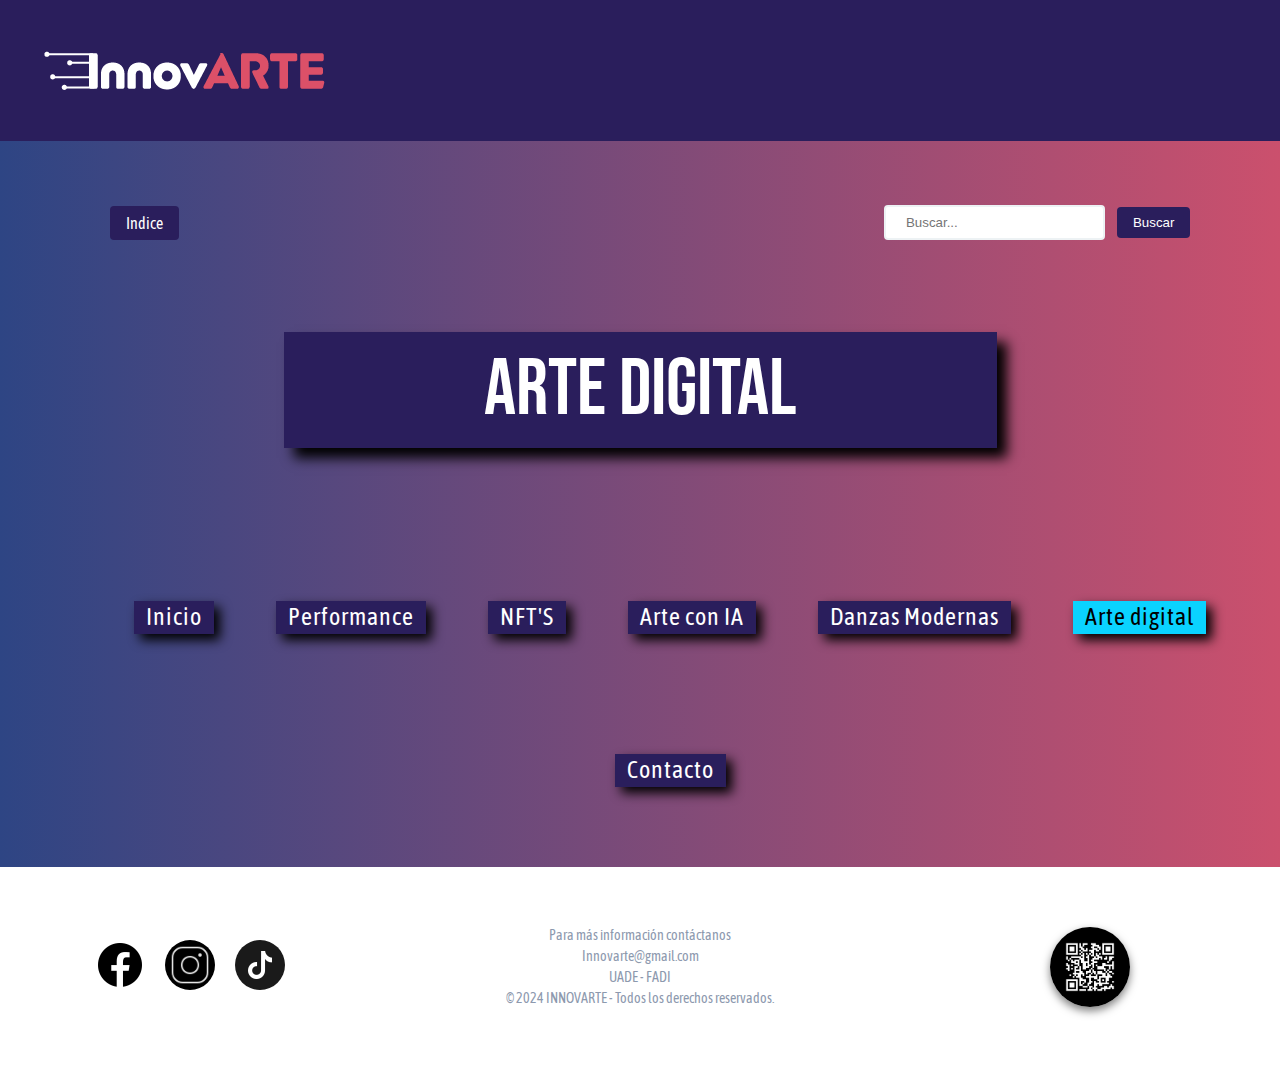
==== artedigital.html @ 03083af0 "Add files via upload" ====
<!DOCTYPE html>
<html lang="es">
<head>
    <meta charset="UTF-8">
    <meta name="viewport" content="width=device-width, initial-scale=1.0">
    <title>INNOVARTE</title>
    <link rel="stylesheet" href="artedigital.css">
    <link href="https://fonts.googleapis.com/css2?family=Asap+Condensed:wght@400;700&family=Bebas+Neue&display=swap" rel="stylesheet"> <!-- Fuentes de Google -->
</head>
<body>
    <header>
        <img src="img/logo.png" alt="">
    </header>

    <section class="secciones" id="degrade">
        <div class="search-container"> <!-- Contenedor para la barra de búsqueda y el índice -->
            <span class="search-text" id="indice">Indice</span> <!-- Texto que despliega el menú -->
            <ul class="menu-desplegable"> <!-- Menú desplegable de secciones -->
                <li><a href="#presentacion">Presentación</a></li>
                <li><a href="#informacion">Museos Internos</a></li>
                <li><a href="#contenido">Museos Externos</a></li>
                <li><a href="#contacto">Información</a></li>
            </ul>
            <form class="search-bar" action="#" method="GET"> <!-- Formulario de búsqueda -->
                <input type="text" placeholder="Buscar..." name="search"> <!-- texto para búsqueda -->
                <button type="submit">Buscar</button> <!-- Botón para enviar búsqueda -->
            </form>
        </div>
        <h1><mark>Arte Digital</mark></h1>
        <nav class="Paginas"> <!-- Navegación principal -->
            <ul>
                <li><a href="index.html">Inicio</a></li>
                <li><a href="performance.html">Performance</a></li>
                <li><a href="nfts.html">NFT'S</a></li>
                <li><a href="arteia.html">Arte con IA</a></li>
                <li><a href="danza.html">Danzas Modernas</a></li>
                <li class="activo"><a href="artedigital.html">Arte digital</a></li>
                <li><a href="contacto.html">Contacto</a></li>
            </ul>
        </nav>
    </section>

    <footer>
        <div class="footer-container">
            <div class="footer-social">
                <a href="https://facebook.com" target="_blank">
                    <img src="img/facebook.png" alt="icono facebook" class="social-icon">
                </a>
                <a href="https://instagram.com" target="_blank">
                    <img src="img/instagram.png" alt="icono instagram" class="social-icon">
                </a>
                <a href="https://tiktok.com" target="_blank">
                    <img src="img/tiktok.png" alt="icono tikTok" class="social-icon">
                </a>
            </div>
            <div class="footer-info">
                <p>Para más información contáctanos</p>
                <div class="contacto" id="contacto">
                    <a href="mailto:innovarte@gmail.com">Innovarte@gmail.com</a>
                    </div>
                <p>UADE - FADI</p>
                <p>&copy; 2024 INNOVARTE - Todos los derechos reservados.</p>
            </div>
            <div class="footer-qr">
                <img src="img/qr.png" alt="codigo qr" class="qr-icon">
            </div>
        </div>
    </footer>

    <script src="script.js"></script>

</body>
</html>
---- artedigital.css ----
* {
    margin: 0;
    padding: 0;
    box-sizing: border-box;
}

body {
    background-color: #ffffff;
    color: #333;
    font-family: 'Asap Condensed', sans-serif;
}

header {
    background-color: #2A1E5C;
    padding: 20px;
    display: flex;
    align-items: center;
}

/* Font family */

h1, h2, h3, h4, h5 {
    font-family: 'Bebas Neue', sans-serif;
    font-weight: 200;
}

/* Titulo inicial */

mark {
    background-color: #2A1E5C;
    padding: 10px 200px;
    color: rgb(255, 255, 255);
    box-shadow: 10px 10px 12px rgb(0, 0, 0);
}

/* Barra de búsqueda */

.search-bar {
    display: inline-block;
}

.search-bar input[type="text"] {
    padding: 8px 20px;
    border: 2px solid #edf2f4;
    border-radius: 4px;
    outline: none;
    color: #2b2d42;
}

.search-bar button {
    background-color: #2A1E5C;
    border: none;
    padding: 8px 16px;
    color: white;
    cursor: pointer;
    margin-left: 10px;
    border-radius: 4px;
}

.search-bar button:hover {
    background-color: #0AD3FF;
    transition: background-color 0.3s ease; /* Transición suave */
    color: #000000;
}

/* Contenedor de la barra de búsqueda y el texto */
.search-container {
    display: flex;
    justify-content: space-between;
    align-items: center;
    padding: 5% 7% 0;
}

.search-text {
    color: #ffffff;
    font-size: 1rem;
    margin-left: 20px;
    border-radius: 4px;
    background: #2A1E5C;  /* Color inicial */
    padding: 8px 16px;
    border: none;
    cursor: pointer;
}

.search-text :hover {
    background-color: #000000;
}

/* Menú desplegable oculto por defecto */
.menu-desplegable {
    display: none;
    position: absolute;
    background-color: #2A1E5C;
    border-radius: 10px;
    padding: 10px;
    top: 34%; /* Ajusta la posición del menú */
    left: 8%;
    z-index: 1;
    text-align: left;
}

.menu-desplegable li {
    padding: 10px;
    margin: 0;
    background-color: #2A1E5C;
    list-style: none;
}

.menu-desplegable li:hover {
    background-color: #0AD3FF;
}

.menu-desplegable li a {
    color: #ffffff;
    text-decoration: none;
}

.menu-desplegable li:hover a {
    color: #000000;
}

#indice:hover + .menu-desplegable {
    display: block;
}

#indice:hover {
    background-color: #0AD3FF;  /* Mismo azul que el botón de buscar */
    transition: background-color 0.3s ease; /* Transición suave */
    color: #000000;
}

#indice {
    background-color: #2A1E5C;
}

.menu-desplegable:hover {
    display: block;
}

/* Secciones */

nav {
    padding: 0 0 20px 0;
}

nav ul li {
    display: inline-block;
    margin: 60px 0 60px 60px;
    padding: 2px 12px 4px 12px;
    background: #2A1E5C;
    transition: transform 0.3s ease, background-color 0.3s ease;
    box-shadow: 6px 6px 12px rgb(0, 0, 0);
    font-weight: 400;
}

nav ul li a {
    color: #ffffff;
    text-decoration: none;
    font-size: 1.5rem;
    transition: color 0.3s ease;
    letter-spacing: 1px;
}

nav ul li.activo {
    background-color: #0AD3FF;
    color: #000000;
    border: none;
}

nav ul li.activo a {
    color: #000000; /* Para cambiar el color del texto */
}

nav ul li:hover {
    transform: scale(1.1);
    background-color: #0AD3FF;
}

nav ul li:hover a {
    color: #000000;
}

.secciones {
    background-color: #ffffff;
    text-align: center;
}

.secciones h1 {
    font-size: 80px;
    padding: 8%;
}

#degrade {
    background-image: linear-gradient(to right, #2e4584 , #cb506d);
}

/* Footer */

footer {
    background-color: #ffffff;
    color: #8d99ae;
    text-align: center;
    height: 200px;
    display: flex;
    justify-content: center;
    align-items: center;
}

.footer-container {
    display: flex;
    justify-content: space-between; /* Alinea los elementos en fila */
    align-items: center;
    width: 100%;
    max-width: 1200px; /* Ancho máximo del contenedor */
}

.footer-social, .footer-qr {
    flex: 1; /* Esto asegura que ambos elementos ocupen el mismo espacio */
    display: flex;
    justify-content: center;
    align-items: center;
}

.footer-social {
    gap: 20px;
}

.social-icon {
    width: 50px;
    height: 50px;
    border-radius: 50%;
}

.footer-info {
    flex: 2; /* El texto ocupará más espacio que los iconos sociales y el QR */
    font-size: 14px;
    line-height: 1.5;
}

.qr-icon {
    width: 80px;
    height: 80px;
    border-radius: 50%;
    box-shadow: 0 4px 8px rgba(0, 0, 0, 0.5);
}

.contacto a {
    text-decoration: none;
    color: #8d99ae;
}

.contacto a:hover {
    color: #0AD3FF;
}

.footer-social a {
    text-decoration: none;
}

.separacion {
    width: 80%;
    margin: auto;
    border-top: 2px solid;
}

/* Ajustes para pantallas de hasta 1024px */
@media (max-width: 1024px) {
    .secciones h1 {
        font-size: 60px;
        padding: 5%;
    }

    .grid {
        grid-template-columns: 1fr; /* Una columna para pantallas más pequeñas */
    }

    .search-bar{
        display: inline-flex;
    }

    .search-bar input[type="text"], .search-bar button {
        width: 100%; /* Ancho completo en pantallas pequeñas */
        margin-top: 10px;
    }

    nav ul li {
        margin: 15px;
        padding: 5px;
    }

    nav ul li a {
        font-size: 1.5rem;
    }

    mark {
        padding: 10px 100px; /* Reducir padding del título en pantallas pequeñas */
    }

    .informacion {
        background-color: #0AD3FF; /* Mantiene el color de fondo celeste */
        width: 100%;
        min-height: 200px; /* Aumenta la altura mínima según el diseño que deseas */
        text-align: center;
        position: relative;
        display: flex; /* Para centrar verticalmente el contenido */
        justify-content: center; /* Centrar horizontalmente */
        align-items: center; /* Centrar verticalmente */
    }

    .informacion-carrusel {
        width: 100%;
        height: 400px;
        position: relative;
    }

    .informacion h2 {
        font-size: 30px;
    }

    .informacion p {
        font-size: 10px;
    }

    .informacion-nav button {
        padding: 1px;
        margin: -10px;
        font-size: 30px;
    }

    .circulo {
        width: 10px;
        height: 10px;
        border-radius: 50%;
        background-color: #fff;
        margin: 0 5px;
        border: 1px solid #2A1E5C;
        cursor: pointer;
    }

    .informacion-nav .prev {
        position: absolute;
        left: 20px;
        top: 50%;
        transform: translateY(-50%);
    }
    
    .informacion-nav .next {
        position: absolute;
        right: 20px;
        top: 50%;
        transform: translateY(-50%);
    }

    .contenido {
        background-color: #2b2d42;
        padding: 20px;
    }

    .slide h2, .slide p {
        z-index: 1;
        color: rgb(255, 255, 255);
        text-align: center;
    }
    
    .slide h2 {
        font-size: 3rem;
        margin-bottom: -10px; /* Ajusta o elimina el margen inferior */
    }
    
    .slide p {
        font-size: 1rem;
        padding: 2% 2%;
    }
    
    .resaltado {
        background-color: #2a1e5cc5;
        color: rgb(255, 255, 255);
        text-align: center;
        border-radius: 10px;
        position: absolute;
        top: 50%;
        left: 50%;
        transform: translate(-50%, -50%);
        padding: 10px;
    }

    .grilla {
        display: grid;
        grid-template-columns: repeat(2, 1fr);
        gap: 10px;
        max-width: 1200px;
        margin: auto;
    }

    .caja {
        background-color: #0AD3FF;
        padding: 20px;
        border-radius: 8px;
        text-align: center;
        background-size: cover;
        min-height: 300px;
        max-height: 600px;
        line-height: 250%;
    }

    .caja h3 {
        font-size: 3rem;
        color: white;
        margin-bottom: -2%;
    }
    
    .caja p {
        font-size: 1rem;
        color: white;
    }
}

/* Ajustes para pantallas de hasta 768px */
@media (max-width: 768px) {
    .secciones h1 {
        font-size: 50px;
        padding: 4%;
    }

    .grid {
        grid-template-columns: 1fr;
    }

    mark {
        padding: 10px 50px;
    }

    nav ul li {
        margin: 5px;
        padding: 10px;
    }

    nav ul li a {
        font-size: 1rem;
    }

    .informacion {
        background-color: #0AD3FF; /* Mantiene el color de fondo celeste */
        width: 100%;
        min-height: 200px; /* Aumenta la altura mínima según el diseño que deseas */
        text-align: center;
        position: relative;
        display: flex; /* Para centrar verticalmente el contenido */
        justify-content: center; /* Centrar horizontalmente */
        align-items: center; /* Centrar verticalmente */
    }

    .informacion-carrusel {
        width: 100%;
        height: 300px;
        position: relative;
    }

    .informacion h2 {
        font-size: 30px;
    }

    .informacion p {
        font-size: 10px;
    }

    .informacion-nav button {
        padding: 1px;
        margin: -10px;
        font-size: 30px;
    }

    .circulo {
        width: 10px;
        height: 10px;
        border-radius: 50%;
        background-color: #fff;
        margin: 0 5px;
        border: 1px solid #2A1E5C;
        cursor: pointer;
    }

    .informacion-nav .prev {
        position: absolute;
        left: 20px;
        top: 50%;
        transform: translateY(-50%);
    }
    
    .informacion-nav .next {
        position: absolute;
        right: 20px;
        top: 50%;
        transform: translateY(-50%);
    }

    .contenido {
        background-color: #2b2d42;
        padding: 20px;
    }

    .slide h2, .slide p {
        z-index: 1;
        color: rgb(255, 255, 255);
        text-align: center;
    }
    
    .slide h2 {
        font-size: 2rem;
        margin-bottom: -10px; /* Ajusta o elimina el margen inferior */
    }
    
    .slide p {
        font-size: 0.7rem;
        padding: 2% 2%;
    }
    
    .resaltado {
        background-color: #2a1e5cc5;
        color: rgb(255, 255, 255);
        text-align: center;
        border-radius: 10px;
        position: absolute;
        top: 50%;
        left: 50%;
        transform: translate(-50%, -50%);
        padding: 10px;
    }

    .grilla {
        display: grid;
        grid-template-columns: repeat(2, 1fr);
        gap: 10px;
        max-width: 1200px;
        margin: auto;
    }

    .caja {
        background-color: #0AD3FF;
        padding: 20px;
        border-radius: 8px;
        text-align: center;
        background-size: cover;
        min-height: 200px;
        max-height: 600px;
        line-height: 80%;
    }

    .texto-cuadrado p {
        color: white;
        text-align: center;
        padding: 2% 7%;
        font-size: 0.7rem;
        letter-spacing: 0px;
        margin: auto;
    }
    
    .texto-cuadrado h4 {
        color: white;
        font-size: 1rem;
        font-weight: 100;
        margin-top: 20px;
    }
    
    .texto-cuadrado h3 {
        color: white;
        font-size: 2rem;
        margin-top: 5px;
    }

    .email {
        background-color: white;
        height: 100px;
        display: flex;
        justify-content: space-between;  /* Alinea el formulario a la derecha */
        align-items: center; /* Alinea el formulario verticalmente al centro */
        padding-right: 5%;
        padding-left: 5%;
    
    }
    
    .email .search-bar input[type="text"] {
        width: 200px;
    }

    .email h2 {
        font-size: 1.5rem;
    }

    .email button {
        padding: 2px 6px;
        font-size: 16px;
    }

    .footer-social {
        gap: 10px;
    }
    
    .social-icon {
        width: 40px;
        height: 40px;
        border-radius: 50%;
    }
    
    .footer-info {
        flex: 2; /* El texto ocupará más espacio que los iconos sociales y el QR */
        font-size: 12px;
        line-height: 1.5;
    }
    
    .qr-icon {
        width: 80px;
        height: 80px;
        border-radius: 50%;
        box-shadow: 0 4px 8px rgba(0, 0, 0, 0.5);
    }
}

@media (max-width: 430px) {
    .secciones h1 {
        font-size: 40px;
        padding: 5%;
    }

    .search-bar{
        margin: 0 20px;
        display: flex;
    }

    img {
        max-width: 100%;
    }

    .search-container {
        padding: 5% 2%;
    }

    nav ul li {
        margin: 5px;
        padding: 10px;
    }

    nav ul li a {
        font-size: 1rem;
    }

    mark {
        padding: 10px 10px;
    }

    .informacion {
        background-color: #0AD3FF; /* Mantiene el color de fondo celeste */
        width: 100%;
        min-height: 200px; /* Aumenta la altura mínima según el diseño que deseas */
        text-align: center;
        position: relative;
        display: flex; /* Para centrar verticalmente el contenido */
        justify-content: center; /* Centrar horizontalmente */
        align-items: center; /* Centrar verticalmente */
    }

    .informacion-carrusel {
        width: 100%;
        height: 200px;
        position: relative;
    }

    .informacion h2 {
        font-size: 30px;
    }

    .informacion p {
        font-size: 10px;
    }

    .informacion-nav button {
        padding: 1px;
        margin: -10px;
        font-size: 30px;
    }

    .circulo {
        width: 5px;
        height: 5px;
        border-radius: 50%;
        background-color: #fff;
        margin: 0 3px;
        border: 1px solid #2A1E5C;
        cursor: pointer;
    }

    .informacion-nav .prev {
        position: absolute;
        left: 20px;
        top: 50%;
        transform: translateY(-50%);
    }
    
    .informacion-nav .next {
        position: absolute;
        right: 20px;
        top: 50%;
        transform: translateY(-50%);
    }

    .contenido {
        background-color: #2b2d42;
        padding: 20px;
    }

    .slide h2, .slide p {
        z-index: 1;
        color: rgb(255, 255, 255);
        text-align: center;
    }
    
    .slide h2 {
        font-size: 2rem;
        margin-bottom: -10px; /* Ajusta o elimina el margen inferior */
    }
    
    .slide p {
        font-size: 0.7rem;
        padding: 2% 2%;
    }
    
    .resaltado {
        background-color: #2a1e5cc5;
        color: rgb(255, 255, 255);
        text-align: center;
        border-radius: 10px;
        position: absolute;
        top: 50%;
        left: 50%;
        transform: translate(-50%, -50%);
        padding: 10px;
    }

    .grilla {
        display: grid;
        grid-template-columns: repeat(2, 1fr);
        gap: 10px;
        max-width: 1200px;
        margin: auto;
    }

    .caja {
        background-color: #0AD3FF;
        padding: 20px;
        border-radius: 8px;
        text-align: center;
        background-size: cover;
        min-height: 100px;
        max-height: 600px;
        line-height: 40%;
    }

    .texto-cuadrado p {
        color: white;
        text-align: center;
        padding: 2% 7%;
        font-size: 0.3rem;
        letter-spacing: 0px;
        margin: auto;
    }
    
    .texto-cuadrado h4 {
        color: white;
        font-size: 0.5rem;
        font-weight: 100;
        margin-top: 10px;
    }
    
    .texto-cuadrado h3 {
        color: white;
        font-size: 1rem;
        margin-top: 5px;
    }

    .email {
        background-color: white;
        height: 100px;
        display: flex;
        justify-content: space-between;  /* Alinea el formulario a la derecha */
        align-items: center; /* Alinea el formulario verticalmente al centro */
        padding-right: 2%;
        padding-left: 3%;
    
    }
    
    .email .search-bar input[type="text"] {
        width: 100px;
    }

    .email h2 {
        font-size: 1rem;
    }

    .email button {
        padding: 2px 5px;
        font-size: 12px;
    }

    .footer-social {
        gap: 5px;
    }
    
    .social-icon {
        width: 20px;
        height: 20px;
        border-radius: 50%;
    }
    
    .footer-info {
        flex: 2; /* El texto ocupará más espacio que los iconos sociales y el QR */
        font-size: 8px;
        line-height: 1.5;
    }
    
    .qr-icon {
        width: 60px;
        height: 60px;
        border-radius: 50%;
        box-shadow: 0 4px 8px rgba(0, 0, 0, 0.5);
    }
}

/* Ajustes para pantallas de hasta 375px */
@media (max-width: 375px) {
    .secciones h1 {
        font-size: 40px;
        padding: 5%;
    }

    .search-bar{
        margin: 0 20px;
        display: flex;
    }

    img {
        max-width: 100%;
    }

    .search-container {
        padding: 5% 2%;
    }

    nav ul li {
        margin: 5px;
        padding: 5px;
    }

    nav ul li a {
        font-size: 1rem;
    }

    mark {
        padding: 10px 10px;
    }

    .email {
        background-color: white;
        height: 100px;
        display: flex;
        justify-content: space-between;  /* Alinea el formulario a la derecha */
        align-items: center; /* Alinea el formulario verticalmente al centro */
        padding-right: 2%;
        padding-left: 3%;
    
    }
    
    .email .search-bar input[type="text"] {
        width: 100px;
    }

    .email h2 {
        font-size: 1rem;
    }

    .email button {
        padding: 2px 5px;
        font-size: 12px;
    }

    .footer-social {
        gap: 5px
    }
    
    .social-icon {
        width: 20px;
        height: 20px;
        border-radius: 50%;
    }
    
    .footer-info {
        flex: 2; /* El texto ocupará más espacio que los iconos sociales y el QR */
        font-size: 8px;
        line-height: 1.5;
    }
    
    .qr-icon {
        width: 60px;
        height: 60px;
        border-radius: 50%;
        box-shadow: 0 4px 8px rgba(0, 0, 0, 0.5);
    }

}
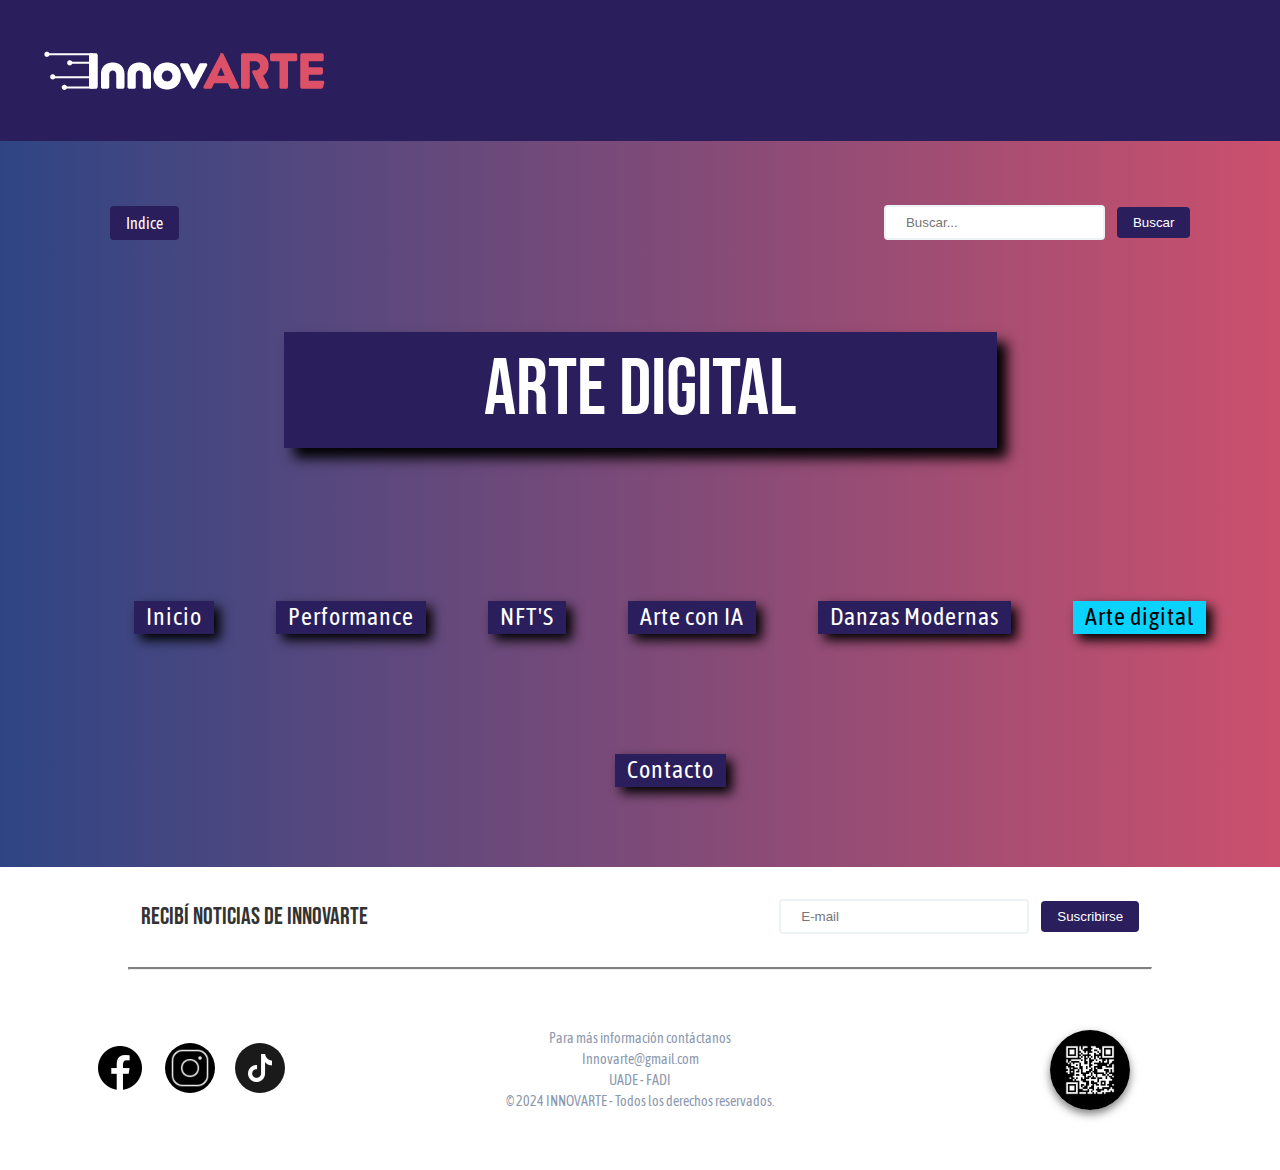
==== commit fdbf0ac3: "Add files via upload" ====
--- a/artedigital.html
+++ b/artedigital.html
@@ -40,6 +40,15 @@
         </nav>
     </section>
 
+    <section class="email">
+        <h2>Recibí noticias de innovarte</h2>
+    <form class="search-bar" action="#" method="GET"> <!-- Formulario de búsqueda -->
+        <input type="text" placeholder="E-mail" name="E-mail"> <!-- texto para búsqueda -->
+        <button type="submit">Suscribirse</button> <!-- Botón para enviar búsqueda -->
+    </form>
+    </section>
+    <hr class="separacion">
+
     <footer>
         <div class="footer-container">
             <div class="footer-social">
--- a/artedigital.css
+++ b/artedigital.css
@@ -194,6 +194,23 @@
     background-image: linear-gradient(to right, #2e4584 , #cb506d);
 }
 
+/* E-mail */
+
+.email {
+    background-color: white;
+    height: 100px;
+    display: flex;
+    justify-content: space-between;  /* Alinea el formulario a la derecha */
+    align-items: center; /* Alinea el formulario verticalmente al centro */
+    padding-right: 11%;
+    padding-left: 11%;
+
+}
+
+.email .search-bar input[type="text"] {
+    width: 250px;
+}
+
 /* Footer */
 
 footer {
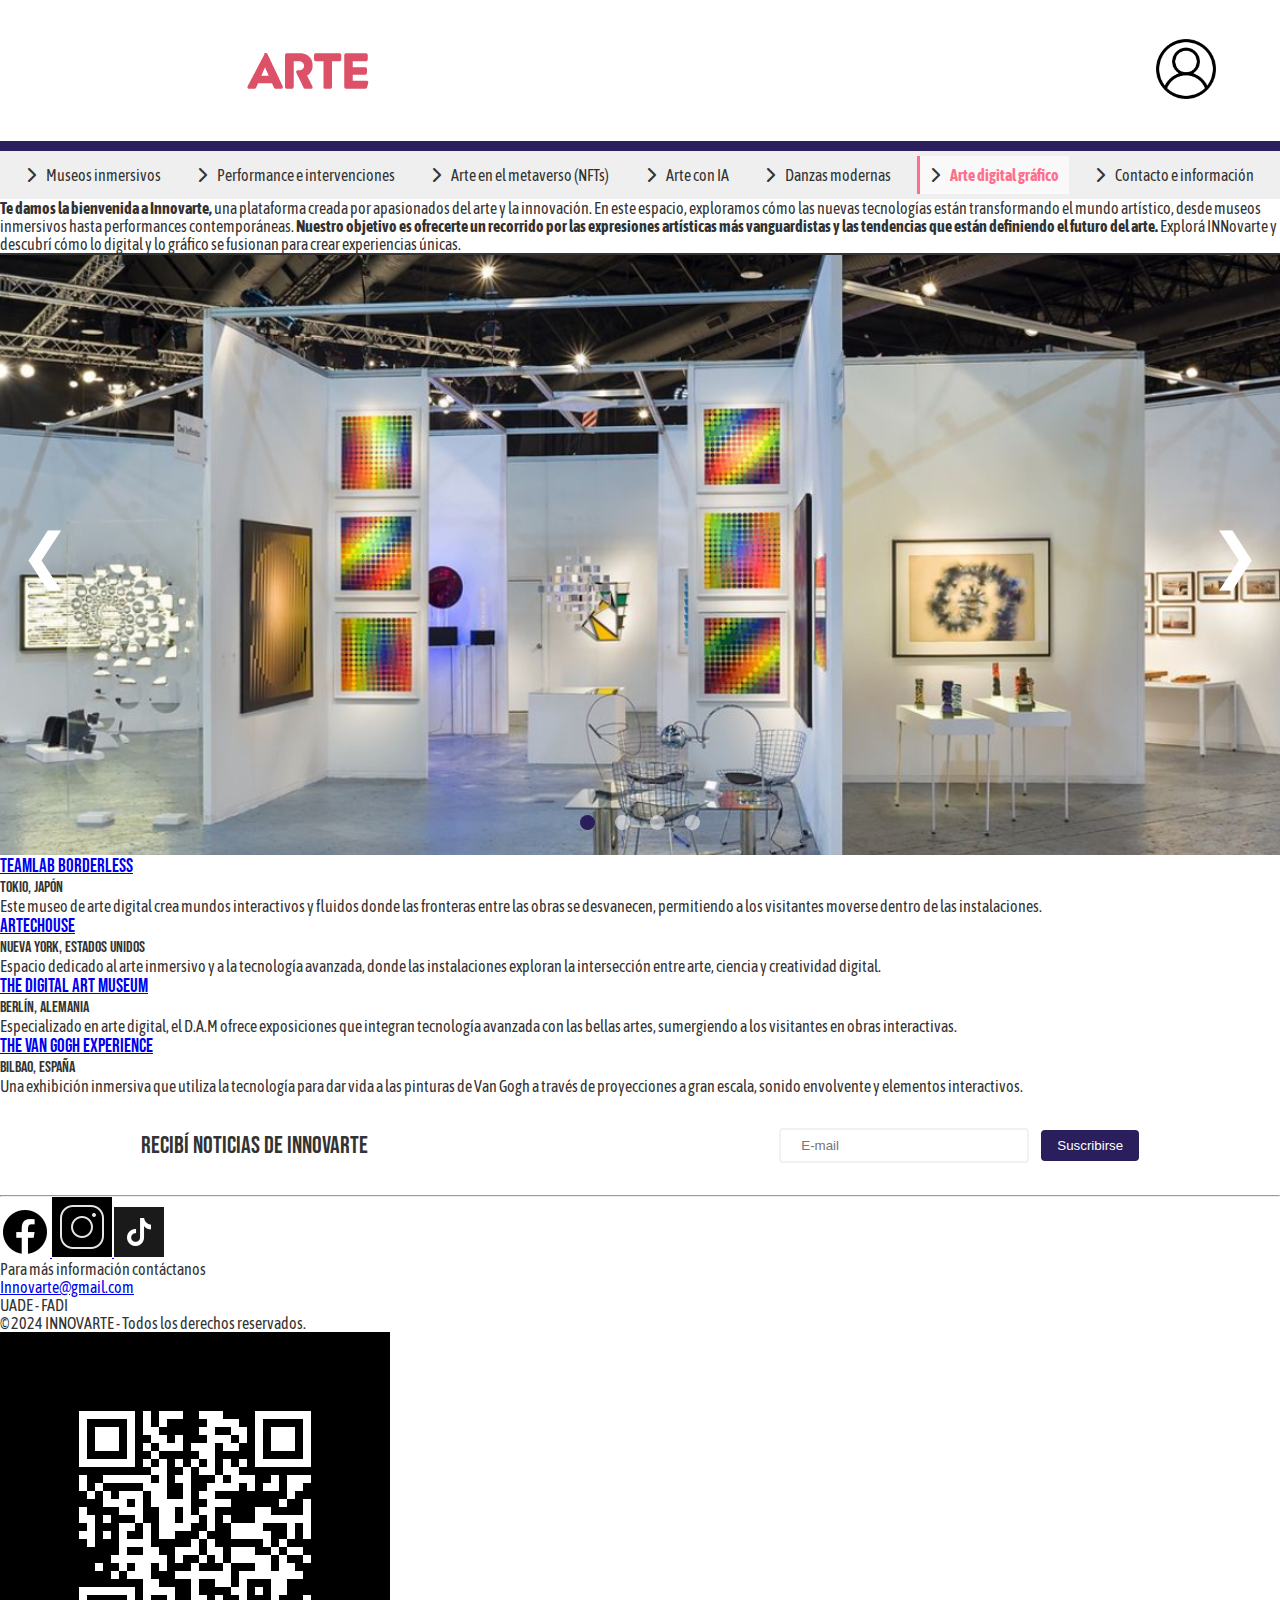
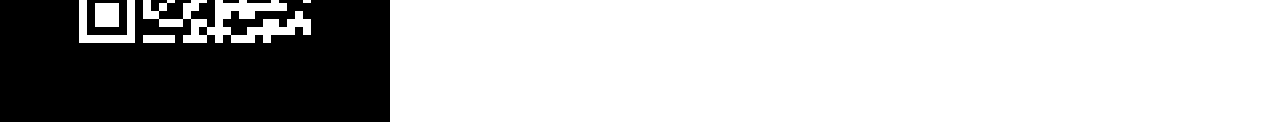
==== commit cc967f09: "Add files via upload" ====
--- a/artedigital.html
+++ b/artedigital.html
@@ -4,40 +4,124 @@
     <meta charset="UTF-8">
     <meta name="viewport" content="width=device-width, initial-scale=1.0">
     <title>INNOVARTE</title>
-    <link rel="stylesheet" href="artedigital.css">
-    <link href="https://fonts.googleapis.com/css2?family=Asap+Condensed:wght@400;700&family=Bebas+Neue&display=swap" rel="stylesheet"> <!-- Fuentes de Google -->
+    <link rel="stylesheet" href="estilos.css">
+    <link href="https://fonts.googleapis.com/css2?family=Asap+Condensed:wght@400;700&family=Bebas+Neue&display=swap" rel="stylesheet">
+    <link rel="stylesheet" href="https://cdnjs.cloudflare.com/ajax/libs/font-awesome/6.0.0-beta3/css/all.min.css">
 </head>
 <body>
     <header>
-        <img src="img/logo.png" alt="">
+        <div class="logo">
+            <img src="img/logo.png" alt="Logo Innovarte">
+        </div>
+        <div class="perfil">
+            <a href="contacto.html">
+                <img src="img/perfil.png" alt="Icono de perfil">
+            </a>
+        </div>
     </header>
 
-    <section class="secciones" id="degrade">
-        <div class="search-container"> <!-- Contenedor para la barra de búsqueda y el índice -->
-            <span class="search-text" id="indice">Indice</span> <!-- Texto que despliega el menú -->
-            <ul class="menu-desplegable"> <!-- Menú desplegable de secciones -->
-                <li><a href="#presentacion">Presentación</a></li>
-                <li><a href="#informacion">Museos Internos</a></li>
-                <li><a href="#contenido">Museos Externos</a></li>
-                <li><a href="#contacto">Información</a></li>
-            </ul>
-            <form class="search-bar" action="#" method="GET"> <!-- Formulario de búsqueda -->
-                <input type="text" placeholder="Buscar..." name="search"> <!-- texto para búsqueda -->
-                <button type="submit">Buscar</button> <!-- Botón para enviar búsqueda -->
-            </form>
+    <nav class="menu-principal">
+        <ul>
+            <li><a href="index.html" class="active"><i class="fas fa-chevron-right"></i> Museos inmersivos</a></li>
+            <li><a href="performance.html"><i class="fas fa-chevron-right"></i> Performance e intervenciones</a></li>
+            <li><a href="nfts.html"><i class="fas fa-chevron-right"></i> Arte en el metaverso (NFTs)</a></li>
+            <li><a href="arteia.html"><i class="fas fa-chevron-right"></i> Arte con IA</a></li>
+            <li><a href="danza.html"><i class="fas fa-chevron-right"></i> Danzas modernas</a></li>
+            <li><a href="artedigital.html"><i class="fas fa-chevron-right"></i> Arte digital gráfico</a></li>
+            <li><a href="contacto.html"><i class="fas fa-chevron-right"></i> Contacto e información</a></li>                 
+        </ul>
+    </nav>
+
+
+    <section class="presentacion" id="presentacion">
+        <p><b>Te damos la bienvenida a Innovarte,</b> una plataforma creada por apasionados del arte y la innovación. En este espacio, exploramos cómo las nuevas tecnologías están transformando el mundo artístico, desde museos inmersivos hasta performances contemporáneas.
+            <b>Nuestro objetivo es ofrecerte un recorrido por las expresiones artísticas más vanguardistas y las tendencias que están definiendo el futuro del arte.</b> Explorá INNovarte y descubrí cómo lo digital y lo gráfico se fusionan para crear experiencias únicas.</p>
+    </section>
+
+    <section class="informacion" id="informacion"> <!-- Sección del carrusel -->
+        <div class="informacion-carrusel">
+            <div class="slides"> <!-- Contenedor de las Pantallas -->
+                <div class="slide" id="slide1">
+                    <div class="resaltado">
+                    <h2>MAMBA</h2>
+                    <p>El MAMBA (Museo de Arte Moderno de Buenos Aires) se dedica a la exhibición de arte contemporáneo y moderno, ofreciendo experiencias inmersivas a través de exposiciones interactivas y audiovisuales.</p>
+                    </div>
+                </div>
+                <div class="slide" id="slide2">
+                    <div class="resaltado">
+                    <h2>Planetario Galileo Galilei</h2>
+                    <p>Un ícono de la ciudad, el Planetario ofrece experiencias inmersivas de proyección 360°, enfocadas en astronomía y el universo, con simulaciones que transportan a otros mundos.                    </p>
+                    </div>
+                </div>
+                <div class="slide" id="slide3">
+                    <div class="resaltado">
+                    <h2>Prohibido No Tocar</h2>
+                    <p> Museo interactivo que invita a los visitantes a experimentar y jugar con las ciencias a través de exhibiciones prácticas, perfectas para todas las edades.                    </p>
+                    </div>
+                </div>
+                <div class="slide" id="slide4">
+                    <div class="resaltado">
+                    <h2>Experiencia Arenas</h2>
+                    <p>Experiencia inmersiva en arte digital que fusiona música, luces y proyecciones para crear una atmósfera única.                    </p>
+                    </div>
+                </div>
+            </div>
+    
+            <div class="informacion-nav"> <!-- Navegación del carrusel -->
+                <button class="boton-carrusel prev" onclick="prevSlide()">❮</button> <!-- Botón anterior -->
+                <button class="boton-carrusel next" onclick="nextSlide()">❯</button> <!-- Botón siguiente -->
+            </div>
+
+            <div class="indicadores"> <!-- Indicadores del carrusel -->
+                <div class="circulo" onclick="showSlide(1)"></div>
+                <div class="circulo" onclick="showSlide(2)"></div>
+                <div class="circulo" onclick="showSlide(3)"></div>
+                <div class="circulo" onclick="showSlide(4)"></div>
+            </div>
         </div>
-        <h1><mark>Arte Digital</mark></h1>
-        <nav class="Paginas"> <!-- Navegación principal -->
-            <ul>
-                <li><a href="index.html">Inicio</a></li>
-                <li><a href="performance.html">Performance</a></li>
-                <li><a href="nfts.html">NFT'S</a></li>
-                <li><a href="arteia.html">Arte con IA</a></li>
-                <li><a href="danza.html">Danzas Modernas</a></li>
-                <li class="activo"><a href="artedigital.html">Arte digital</a></li>
-                <li><a href="contacto.html">Contacto</a></li>
-            </ul>
-        </nav>
+    </section>
+
+    <section class="contenido" id="contenido"> <!-- Sección de contenido adicional -->
+        <div class="grilla"> <!-- Contenedor para las cajas -->
+            <div class="caja" id="caja1">
+                <div class="cuadrado"> <!-- Cuadrado que se mostrará al hacer hover -->
+                    <div class="texto-cuadrado">
+                        <h3><a href="https://www.teamlab.art/e/tokyo/" target="_blank">TeamLab Borderless</a></h3>
+                        <h4>Tokio, Japón</h4>
+                        <p>Este museo de arte digital crea mundos interactivos y fluidos donde las fronteras entre las obras se desvanecen, permitiendo a los visitantes moverse dentro de las instalaciones.</p>
+                    </div>
+                </div>
+            </div>
+            <div class="caja" id="caja2">
+                <div class="cuadrado"> <!-- Cuadrado que se mostrará al hacer hover -->
+                    <div class="texto-cuadrado">
+                        <h3><a href="https://www.artechouse.com/"> ArtecHouse</a></h3>
+                        <h4>Nueva York, Estados Unidos</h4>
+                        <p>Espacio dedicado al arte inmersivo y a la tecnología avanzada, donde las instalaciones exploran la intersección entre arte, ciencia y creatividad digital.
+                        </p>
+                    </div>
+                </div>
+            </div>
+            <div class="caja" id="caja3">
+                <div class="cuadrado"> <!-- Cuadrado que se mostrará al hacer hover -->
+                    <div class="texto-cuadrado">
+                        <h3><a href="https://dam.org/"> The Digital Art Museum</a></h3>
+                        <h4>Berlín, Alemania</h4>
+                        <p>Especializado en arte digital, el D.A.M ofrece exposiciones que integran tecnología avanzada con las bellas artes, sumergiendo a los visitantes en obras interactivas.
+                        </p>
+                    </div>
+                </div>
+            </div>
+            <div class="caja" id="caja4">
+                <div class="cuadrado"> <!-- Cuadrado que se mostrará al hacer hover -->
+                    <div class="texto-cuadrado">
+                        <h3><a href="https://vangoghexpo.com/"> The Van Gogh Experience</a></h3>
+                        <h4>Bilbao, España</h4>
+                        <p>Una exhibición inmersiva que utiliza la tecnología para dar vida a las pinturas de Van Gogh a través de proyecciones a gran escala, sonido envolvente y elementos interactivos.</p>
+                    </div>
+                </div>
+            </div>
+        </div>
     </section>
 
     <section class="email">
@@ -79,4 +163,4 @@
     <script src="script.js"></script>
 
 </body>
-</html>+</html>
--- a/estilos.css
+++ b/estilos.css
@@ -0,0 +1,560 @@
+* {
+    margin: 0;
+    padding: 0;
+    box-sizing: border-box;
+}
+
+body {
+    background-color: #ffffff;
+    color: #333;
+    font-family: 'Asap Condensed', sans-serif;
+}
+
+/* Estilos del header */
+header {
+    display: flex;
+    justify-content: space-between;
+    align-items: center;
+    background-color: #ffffff;
+    padding: 20px 5%;
+    border-bottom: 10px solid #2A1E5C;
+}
+
+header .logo {
+    display: flex;
+    align-items: center;
+}
+
+header .logo h1 {
+    font-family: 'Bebas Neue', sans-serif;
+    font-size: 36px;
+    color: #FF6F8D;
+}
+
+header .perfil img {
+    width: 60px;
+    height: 60px;
+}
+
+/* Font family */
+
+h1, h2, h3, h4, h5 {
+    font-family: 'Bebas Neue', sans-serif;
+    font-weight: 200;
+}
+
+/* Titulo inicial */
+
+mark {
+    background-color: #2A1E5C;
+    padding: 10px 200px;
+    color: rgb(255, 255, 255);
+    box-shadow: 10px 10px 12px rgb(0, 0, 0);
+}
+
+/* Barra de búsqueda */
+
+.search-bar {
+    display: inline-block;
+}
+
+.search-bar input[type="text"] {
+    padding: 8px 20px;
+    border: 2px solid #edf2f4;
+    border-radius: 4px;
+    outline: none;
+    color: #2b2d42;
+}
+
+.search-bar button {
+    background-color: #2A1E5C;
+    border: none;
+    padding: 8px 16px;
+    color: white;
+    cursor: pointer;
+    margin-left: 10px;
+    border-radius: 4px;
+}
+
+.search-bar button:hover {
+    background-color: #0AD3FF;
+    transition: background-color 0.3s ease; /* Transición suave */
+    color: #000000;
+}
+
+/* Contenedor de la barra de búsqueda y el texto */
+.search-container {
+    display: flex;
+    justify-content: space-between;
+    align-items: center;
+    padding: 5% 7% 0;
+}
+
+.search-text {
+    color: #ffffff;
+    font-size: 1rem;
+    margin-left: 20px;
+    border-radius: 4px;
+    background: #2A1E5C;  /* Color inicial */
+    padding: 8px 16px;
+    border: none;
+    cursor: pointer;
+}
+
+.search-text :hover {
+    background-color: #000000;
+}
+
+/* Estilos del menú principal */
+nav.menu-principal {
+    background-color: #efefef;
+    padding: 15px 0;
+}
+
+nav.menu-principal ul {
+    list-style: none;
+    display: flex;
+    justify-content: space-evenly;
+    padding: 0;
+}
+
+nav.menu-principal ul li {
+    font-size: 16px;
+}
+
+nav.menu-principal ul li a {
+    text-decoration: none;
+    color: #333;
+    padding: 10px;
+    transition: color 0.3s ease, background-color 0.3s ease;
+}
+
+nav.menu-principal ul li a i {
+    margin-right: 8px; /* Espacio entre la flecha y el texto */
+    color: #333;
+    transition: color 0.3s ease;
+}
+
+nav.menu-principal ul li a:hover i {
+    color: #FF6F8D;
+}
+
+nav.menu-principal ul li:hover a {
+    color: #FF6F8D;
+}
+
+nav.menu-principal ul li a:hover {
+    border-bottom: 2px solid #FF6F8D;
+}
+
+nav.menu-principal ul li a.active {
+    color: #FF6F8D; /* Cambia el color del enlace cuando esté activo */
+    font-weight: bold; /* También puedes agregar otros estilos, como negrita */
+    border-left: 3px solid #FF6F8D; /* Añadir una línea al lado izquierdo */
+    background-color: #f9f9f9; /* (Opcional) Agregar un fondo para resaltar la opción activa */
+}
+
+/* Informacion */
+
+.informacion {
+    background-color: #2A1E5C; /* Mantiene el color de fondo celeste */
+    width: 100%;
+    min-height: 600px; /* Aumenta la altura mínima según el diseño que deseas */
+    text-align: center;
+    position: relative;
+    display: flex; /* Para centrar verticalmente el contenido */
+    justify-content: center; /* Centrar horizontalmente */
+    align-items: center; /* Centrar verticalmente */
+    border-top-style: solid;
+    border-width: 2px;
+}
+
+.informacion h2 {
+    font-size: 36px;
+    color: #ffffff;
+    text-align: center; /* Centrar el título */
+}
+
+.informacion p {
+    font-size: 18px;
+    color: #ffffff;
+}
+
+.informacion-carrusel {
+    width: 100%;
+    height: 600px;
+    position: relative;
+}
+
+.slides {
+    height: 100%;
+    display: flex;
+    overflow: hidden;
+}
+
+.informacion-slides {
+    position: relative;
+    width: 100%;
+}
+
+.slides {
+    display: flex;
+    overflow: hidden;
+    justify-content: center;
+}
+
+.slide {
+    height: 100%;
+    width: 100%;
+    background-size: cover; /* Hace que la imagen cubra todo el área */
+    background-position: center;
+    display: none;
+    justify-content: center;
+    align-items: center;
+    background-repeat: no-repeat;
+}
+
+.slide.active {
+    display: flex; /* Esto muestra la slide activa */
+}
+
+.slide h2, .slide p {
+    z-index: 1;
+    color: rgb(255, 255, 255);
+    text-align: center;
+}
+
+.slide h2 {
+    font-size: 5rem;
+    margin-bottom: -30px; /* Ajusta o elimina el margen inferior */
+}
+
+.slide p {
+    font-size: 1.5rem;
+    padding: 2% 2%;
+}
+
+.resaltado {
+    background-color: #2a1e5cc5;
+    color: rgb(255, 255, 255);
+    text-align: center;
+    border-radius: 10px;
+    position: absolute;
+    top: 50%;
+    left: 50%;
+    transform: translate(-50%, -50%);
+    padding: 10px;
+    visibility: hidden; /* Inicialmente oculto */
+    opacity: 0; /* Invisible */
+    transition: visibility 0s, opacity 0.5s ease-in-out; /* Transición suave */
+}
+
+.slide:hover .resaltado {
+    visibility: visible; /* Se vuelve visible al pasar el mouse */
+    opacity: 1; /* Hace que el texto sea visible */
+}
+
+.informacion-nav {
+    display: flex;
+    justify-content: space-between;
+    align-items: center;
+    position: absolute;
+    top: 50%;
+    width: 100%;
+    transform: translateY(-50%);
+}
+
+
+/* Indicadores del carrusel */
+.boton-carrusel {
+    background-color: transparent;
+    border: none;
+    color: #fff;
+    font-size: 60px;
+    cursor: pointer;
+    padding: 0;
+}
+
+.boton-carrusel:hover {
+    color: #2A1E5C;
+}
+
+.indicadores {
+    position: absolute;
+    bottom: 20px; /* Posiciona los círculos dentro de la imagen */
+    left: 50%;
+    transform: translateX(-50%);
+    display: flex;
+    justify-content: center;
+    gap: 10px;
+}
+
+.cartel {
+    position: absolute;
+    top: 20px; /* Ajusta la distancia desde la parte superior */
+    left: -20px; /* Hace que "salga" del margen izquierdo de la pantalla */
+    background-color: #E91E63; /* Color de fondo del cartel */
+    color: #ffffff; /* Color del texto */
+    font-size: 1rem; /* Tamaño del texto */
+    padding: 5px 30px; /* Espaciado interno */
+    border-top-left-radius: 0px; /* Esquina superior izquierda cuadrada */
+    border-bottom-left-radius: 0px; /* Esquina inferior izquierda cuadrada */
+    border-top-right-radius: 20px; /* Esquina superior derecha redondeada */
+    border-bottom-right-radius: 20px; /* Esquina inferior derecha redondeada */
+    box-shadow: 0px 4px 6px rgba(0, 0, 0, 0.2); /* Sombra para darle profundidad */
+    z-index: 10; /* Asegura que el cartel quede sobre otros elementos */
+}
+
+.circulo {
+    width: 15px;
+    height: 15px;
+    margin: 5px;
+    background-color: #ffffff;
+    border-radius: 50%;
+    display: inline-block;
+    cursor: pointer;
+    opacity: 0.5; /* Círculos inactivos tienen menor opacidad */
+    transition: opacity 0.3s ease;
+}
+
+.circulo.active {
+    opacity: 1; /* Círculo activo más visible */
+    background-color: #2A1E5C; /* Color del círculo activo (puedes cambiarlo) */
+}
+
+.circulo:hover {
+    background-color: #2A1E5C;
+}
+
+/* IMAGENES */
+
+#slide1 {
+    background-image: url('img/museo1.png'); /* Cambia esto a la ruta de tu imagen */
+}
+
+#slide1::after {
+    content: '';
+    position: absolute;
+    top: 0;
+    left: 0;
+    right: 0;
+    bottom: 0;
+    cursor: pointer;
+  }
+
+  #slide1::after:hover {
+    background-color: rgba(255, 0, 0, 0.1);
+  }
+
+#slide2 {
+    background-image: url('img/museo2.jpg'); /* Cambia esto a la ruta de tu imagen */
+}
+
+#slide2::after {
+    content: '';
+    position: absolute;
+    top: 0;
+    left: 0;
+    right: 0;
+    bottom: 0;
+    cursor: pointer;
+  }
+
+#slide3 {
+    background-image: url('img/museo3.jpg'); /* Cambia esto a la ruta de tu imagen */
+}
+
+#slide3::after {
+    content: '';
+    position: absolute;
+    top: 0;
+    left: 0;
+    right: 0;
+    bottom: 0;
+    cursor: pointer;
+  }
+
+#slide4 {
+    background-image: url('img/museo4.webp'); /* Cambia esto a la ruta de tu imagen */
+}
+
+#slide4::after {
+    content: '';
+    position: absolute;
+    top: 0;
+    left: 0;
+    right: 0;
+    bottom: 0;
+    cursor: pointer;
+  }
+
+/* Alinear las flechas a los extremos */
+.informacion-nav .prev {
+    position: absolute;
+    left: 20px;
+    top: 50%;
+    transform: translateY(-50%);
+}
+
+.informacion-nav .next {
+    position: absolute;
+    right: 20px;
+    top: 50%;
+    transform: translateY(-50%);
+}
+
+/* Ultima informacion */
+
+.lo-nuevo-del-arte {
+    background-color: #2A1E5C; /* Fondo oscuro */
+    color: #FFFFFF; /* Texto blanco */
+    padding: 50px 20px; /* Espaciado interno */
+    text-align: center;
+}
+
+.lo-nuevo-del-arte .contenido {
+    max-width: 1200px; /* Ancho máximo del contenido */
+    margin: 0 auto; /* Centrar el contenido horizontalmente */
+}
+
+.lo-nuevo-del-arte h2 {
+    font-size: 2.5rem; /* Tamaño del título */
+    text-align: left; /* Alinear el título a la izquierda */
+}
+
+/* Estilo para las columnas de texto */
+.texto-columnas {
+    display: flex; /* Usar flexbox para dividir en columnas */
+    justify-content: space-between; /* Espaciar columnas uniformemente */
+    gap: 200px; /* Espaciado entre columnas */
+    text-align: left; /* Alinear el texto a la izquierda */
+}
+
+.texto-columnas .columna {
+    flex: 1; /* Cada columna ocupa el mismo espacio */
+}
+
+.texto-columnas p {
+    font-size: 1.2rem; /* Tamaño del texto */
+    line-height: 1.6; /* Altura de línea */
+    margin: 0; /* Elimina márgenes extra */
+}
+
+/* Captura de pantalla 2024-10-27 a la(s) 3.24.43 p. m. 1 */
+
+.galeria {
+    width: 80%; /* Ancho del contenedor */
+    height: 700px; /* Altura del contenedor */
+    background: url(/img/galeria.png); /* Ruta de la imagen */
+    background-repeat: no-repeat; /* Evita que la imagen se repita */
+    background-size: contain; /* Escala la imagen para que quepa en el contenedor */
+    background-position: center; /* Centra la imagen dentro del contenedor */
+    margin: 0 auto; /* Centra el contenedor horizontalmente */
+}
+
+
+/* E-mail */
+
+.email {
+    background-color: white;
+    height: 100px;
+    display: flex;
+    justify-content: space-between;  /* Alinea el formulario a la derecha */
+    align-items: center; /* Alinea el formulario verticalmente al centro */
+    padding-right: 11%;
+    padding-left: 11%;
+
+}
+
+.email .search-bar input[type="text"] {
+    width: 250px;
+}
+
+/* Footer */
+
+.footer {
+    background-color: #000; /* Fondo negro */
+    color: #fff; /* Texto blanco */
+    padding: 20px 50px; /* Espaciado interno */
+    display: flex;
+    justify-content: center; /* Centrar contenido horizontalmente */
+    align-items: center; /* Centrar contenido verticalmente */
+}
+
+.footer-contenido {
+    display: flex;
+    justify-content: space-between; /* Espaciado entre redes sociales y formulario */
+    align-items: center; /* Asegura alineación vertical general */
+    width: 100%;
+    max-width: 1200px; /* Ancho máximo */
+}
+
+/* Redes Sociales */
+.footer-redes {
+    display: flex; /* Flex para los íconos */
+    align-items: center; /* Asegura que los íconos estén alineados verticalmente */
+    gap: 20px; /* Espaciado entre los íconos */
+}
+
+.footer-redes a {
+    display: inline-block;
+    width: 40px; /* Tamaño del icono */
+    height: 40px;
+}
+
+.footer-redes img {
+    width: 100%; /* Iconos escalables */
+    height: auto;
+}
+
+/* Suscripción */
+.footer-suscripcion {
+    height: 100%; /* Asegura que ocupe toda la altura */
+    margin-bottom: 10px;
+}
+
+.suscripcion-texto {
+    font-size: 1rem;
+    margin-left: 20px;
+}
+
+.suscripcion-formulario {
+    display: flex; /* Mantiene el input y el botón en una fila */
+    align-items: center; /* Asegura alineación vertical entre input y botón */
+    margin-top: auto; /* Alinea el formulario verticalmente */
+}
+
+.suscripcion-formulario input {
+    padding: 5px 20px; /* Elimina el relleno adicional que empuja el texto */
+    font-size: 1rem;
+    border: 1px solid #ccc;
+    border-radius: 30px; /* Bordes redondeados */
+    outline: none;
+    flex: 1; /* El input ocupa todo el espacio disponible */
+    text-align: left; /* Asegura que todo el texto esté alineado a la izquierda */
+}
+
+/* Ajusta el estilo del placeholder */
+.suscripcion-formulario input::placeholder {
+    padding-left: 0; /* Elimina cualquier relleno en el placeholder */
+    text-align: left; /* Asegura que el texto esté pegado al borde izquierdo */
+    color: #ccc; /* Opcional: color del placeholder */
+
+}
+
+.suscripcion-formulario button {
+    padding: 6px 20px;
+    font-size: 1rem;
+    background-color: #2A1E5C; /* Botón en color púrpura */
+    color: #fff;
+    border: none;
+    border-radius: 30px; /* Redondeado */
+    cursor: pointer;
+    transition: background-color 0.3s;
+    margin-left: 10px;
+}
+
+.suscripcion-formulario button:hover {
+    background-color: #4caef0; /* Cambio de color en hover */
+}
+/* Media Queries para hacer la página responsive */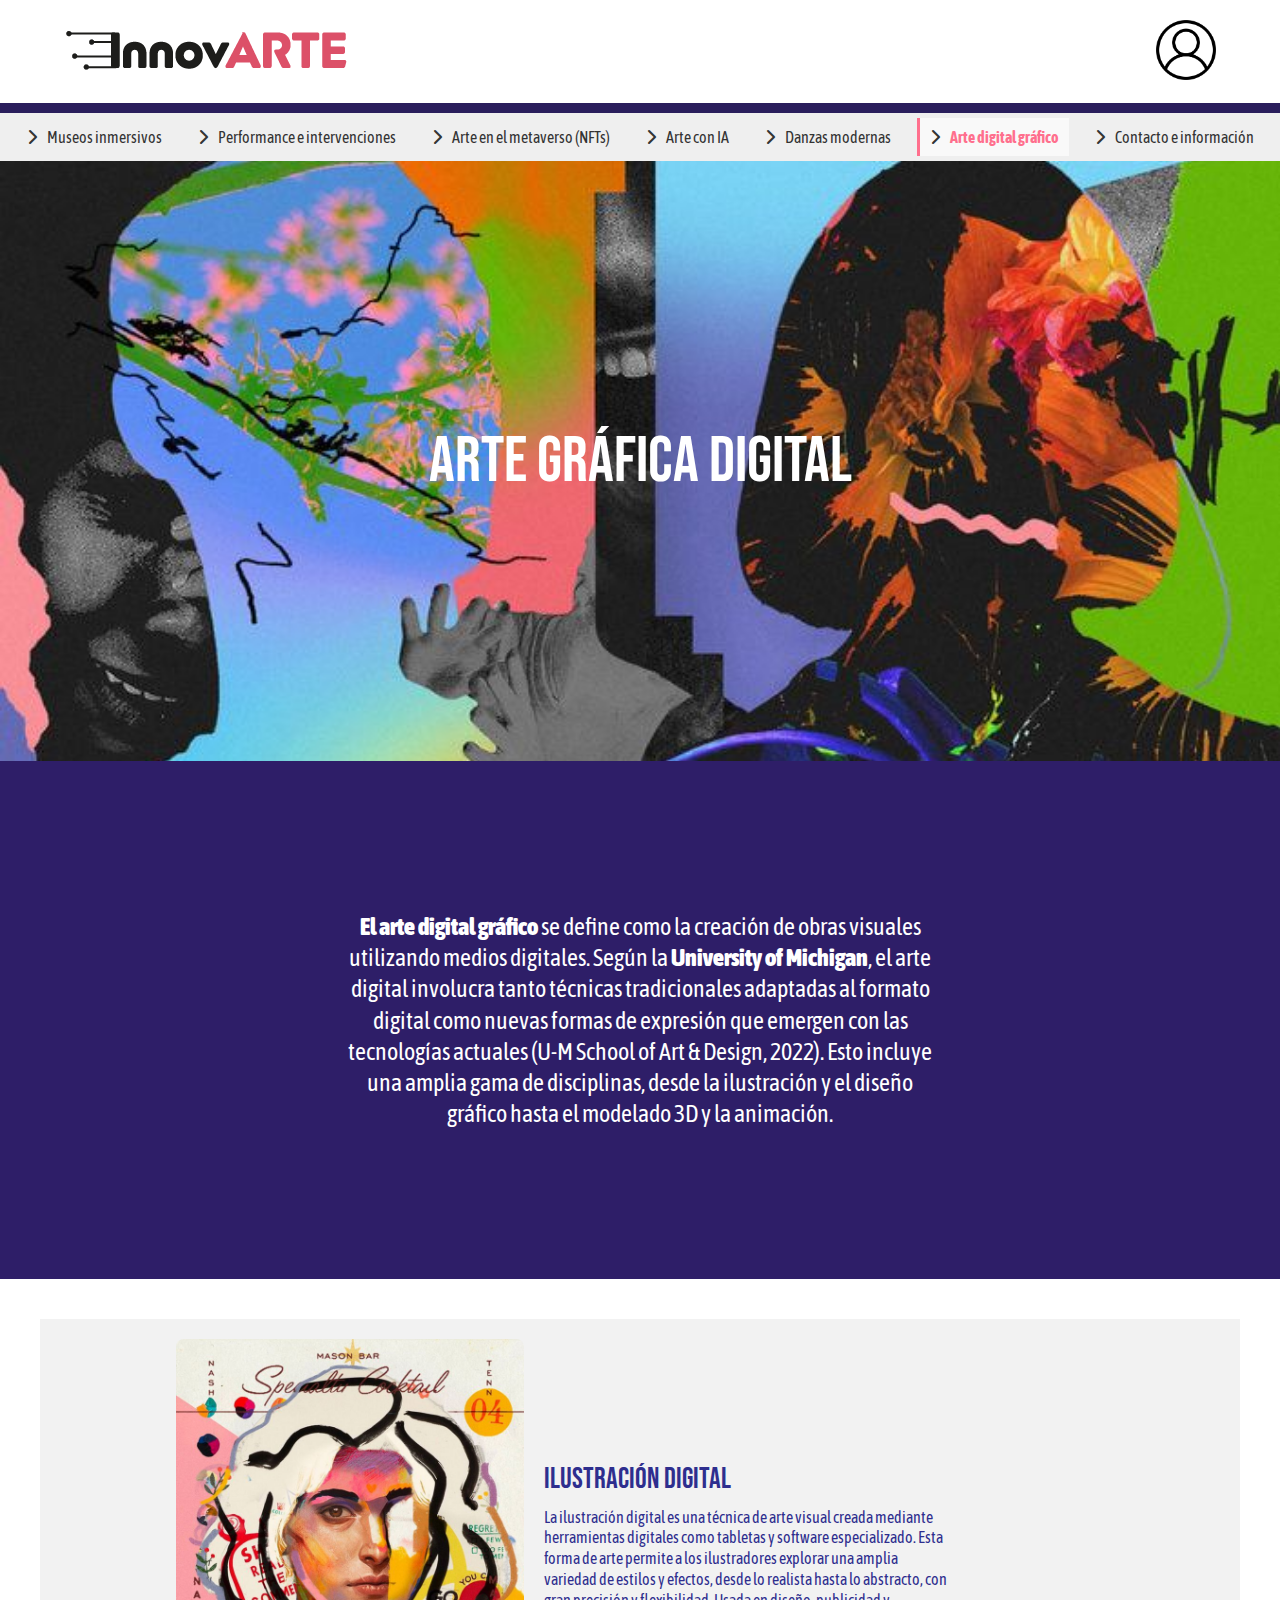
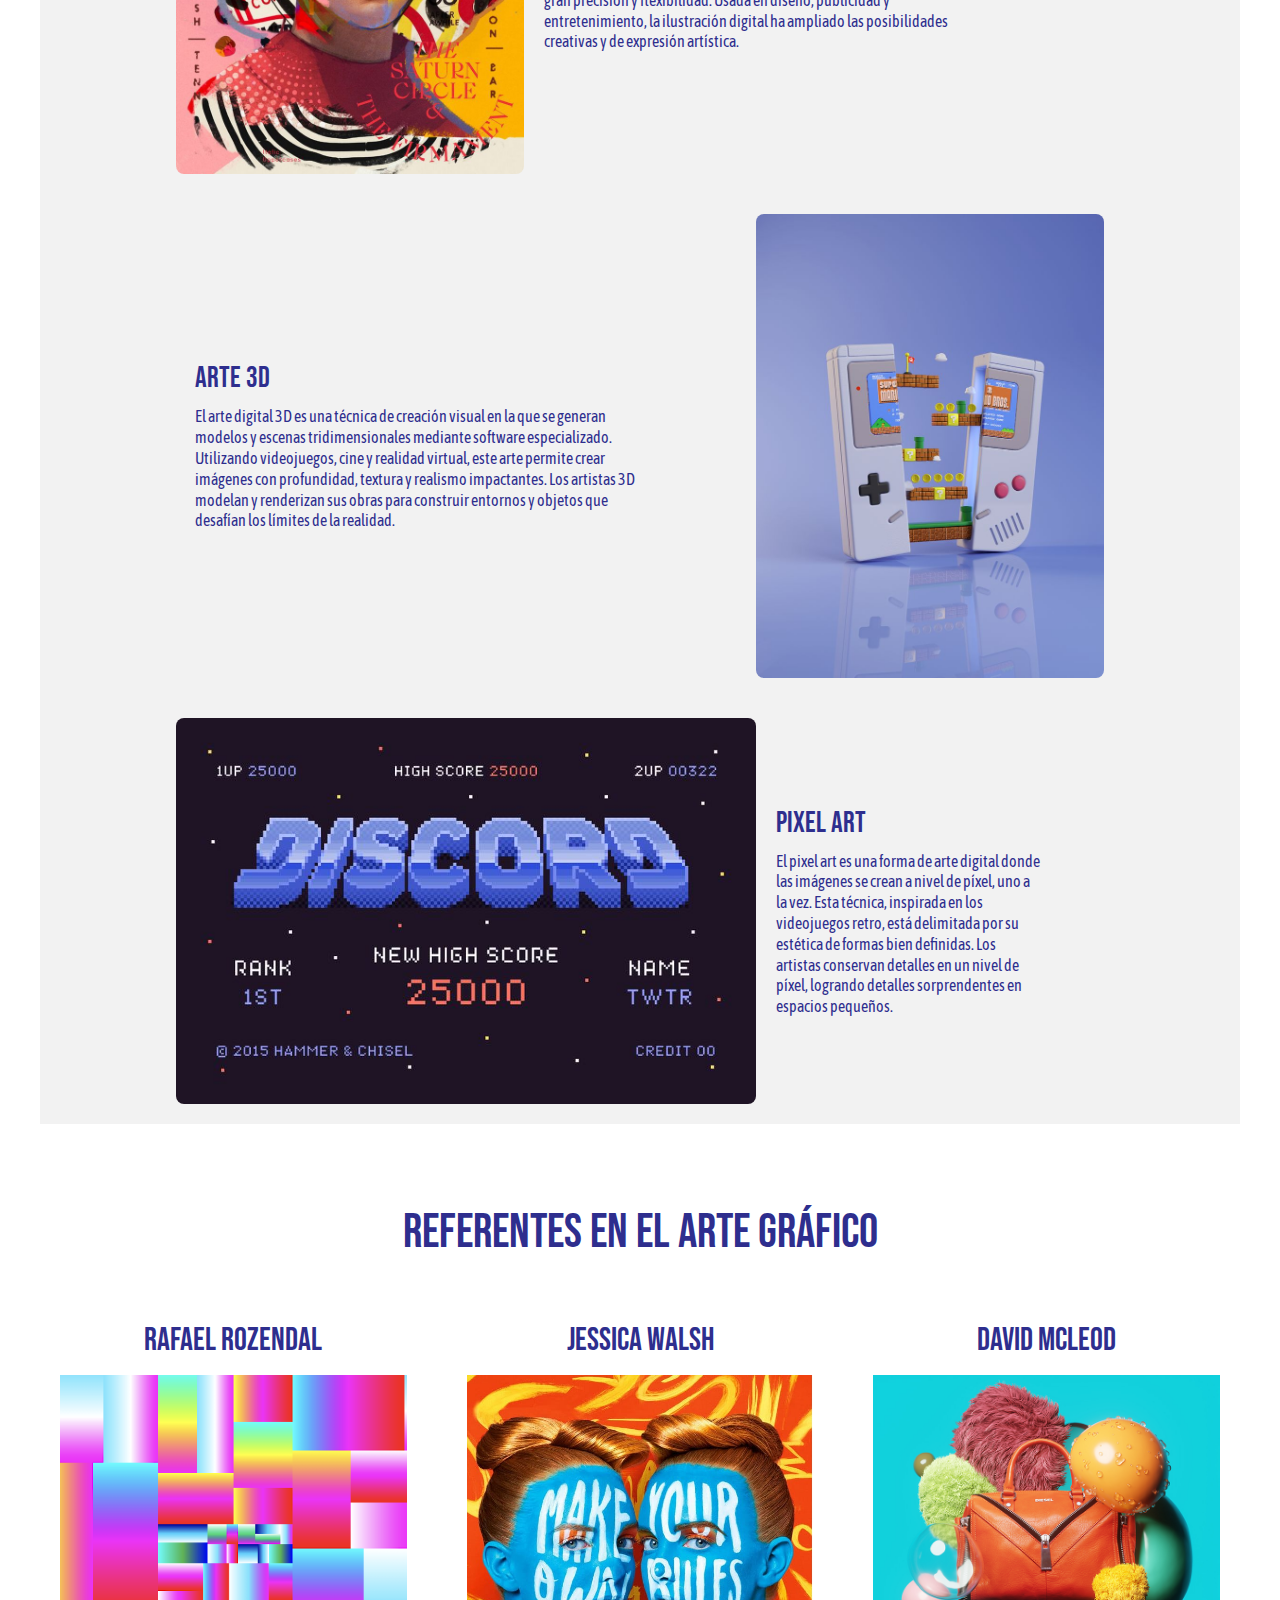
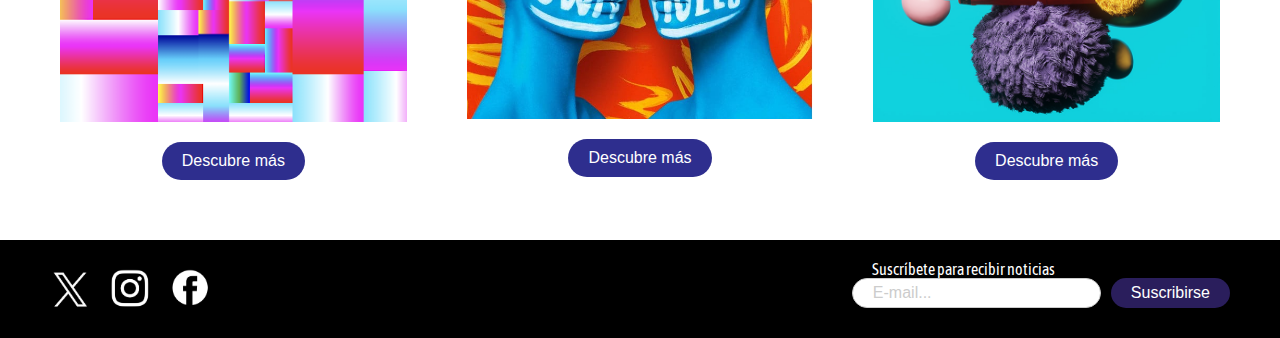
==== commit c03430dc: "Add files via upload" ====
--- a/artedigital.html
+++ b/artedigital.html
@@ -7,155 +7,123 @@
     <link rel="stylesheet" href="estilos.css">
     <link href="https://fonts.googleapis.com/css2?family=Asap+Condensed:wght@400;700&family=Bebas+Neue&display=swap" rel="stylesheet">
     <link rel="stylesheet" href="https://cdnjs.cloudflare.com/ajax/libs/font-awesome/6.0.0-beta3/css/all.min.css">
+    <link href="https://cdnjs.cloudflare.com/ajax/libs/font-awesome/6.0.0-beta3/css/all.min.css" rel="stylesheet">
 </head>
 <body>
     <header>
         <div class="logo">
-            <img src="img/logo.png" alt="Logo Innovarte">
+            <img src="img/logonegro-02.png" alt="Logo Innovarte">
         </div>
         <div class="perfil">
             <a href="contacto.html">
                 <img src="img/perfil.png" alt="Icono de perfil">
             </a>
         </div>
+    <div class="hamburguesa" id="hamburguesa">
+        <i class="fas fa-bars"></i>
+    </div>
     </header>
 
-    <nav class="menu-principal">
+    <nav class="menu-principal" id="menu-principal">
         <ul>
-            <li><a href="index.html" class="active"><i class="fas fa-chevron-right"></i> Museos inmersivos</a></li>
+            <li><a href="index.html"><i class="fas fa-chevron-right"></i> Museos inmersivos</a></li>
             <li><a href="performance.html"><i class="fas fa-chevron-right"></i> Performance e intervenciones</a></li>
             <li><a href="nfts.html"><i class="fas fa-chevron-right"></i> Arte en el metaverso (NFTs)</a></li>
             <li><a href="arteia.html"><i class="fas fa-chevron-right"></i> Arte con IA</a></li>
             <li><a href="danza.html"><i class="fas fa-chevron-right"></i> Danzas modernas</a></li>
-            <li><a href="artedigital.html"><i class="fas fa-chevron-right"></i> Arte digital gráfico</a></li>
+            <li><a href="artedigital.html" class="activo"><i class="fas fa-chevron-right"></i> Arte digital gráfico</a></li>
             <li><a href="contacto.html"><i class="fas fa-chevron-right"></i> Contacto e información</a></li>                 
         </ul>
     </nav>
 
-
-    <section class="presentacion" id="presentacion">
-        <p><b>Te damos la bienvenida a Innovarte,</b> una plataforma creada por apasionados del arte y la innovación. En este espacio, exploramos cómo las nuevas tecnologías están transformando el mundo artístico, desde museos inmersivos hasta performances contemporáneas.
-            <b>Nuestro objetivo es ofrecerte un recorrido por las expresiones artísticas más vanguardistas y las tendencias que están definiendo el futuro del arte.</b> Explorá INNovarte y descubrí cómo lo digital y lo gráfico se fusionan para crear experiencias únicas.</p>
+    <section class="seccion-digital">
+        <div class="digital-con-texto">
+            <h2>arte gráfica digital</h2>
+        </div>
+    
+        <div class="digital-danza">
+            <p>
+                <strong>El arte digital gráfico</strong> se define como la creación de obras visuales utilizando medios digitales. Según la <strong>University of Michigan</strong>, el arte digital involucra tanto técnicas tradicionales adaptadas al formato digital como nuevas formas de expresión que emergen con las tecnologías actuales (U-M School of Art & Design, 2022). Esto incluye una amplia gama de disciplinas, desde la ilustración y el diseño gráfico hasta el modelado 3D y la animación.
+            </p>
+        </div>
     </section>
-
-    <section class="informacion" id="informacion"> <!-- Sección del carrusel -->
-        <div class="informacion-carrusel">
-            <div class="slides"> <!-- Contenedor de las Pantallas -->
-                <div class="slide" id="slide1">
-                    <div class="resaltado">
-                    <h2>MAMBA</h2>
-                    <p>El MAMBA (Museo de Arte Moderno de Buenos Aires) se dedica a la exhibición de arte contemporáneo y moderno, ofreciendo experiencias inmersivas a través de exposiciones interactivas y audiovisuales.</p>
-                    </div>
-                </div>
-                <div class="slide" id="slide2">
-                    <div class="resaltado">
-                    <h2>Planetario Galileo Galilei</h2>
-                    <p>Un ícono de la ciudad, el Planetario ofrece experiencias inmersivas de proyección 360°, enfocadas en astronomía y el universo, con simulaciones que transportan a otros mundos.                    </p>
-                    </div>
-                </div>
-                <div class="slide" id="slide3">
-                    <div class="resaltado">
-                    <h2>Prohibido No Tocar</h2>
-                    <p> Museo interactivo que invita a los visitantes a experimentar y jugar con las ciencias a través de exhibiciones prácticas, perfectas para todas las edades.                    </p>
-                    </div>
-                </div>
-                <div class="slide" id="slide4">
-                    <div class="resaltado">
-                    <h2>Experiencia Arenas</h2>
-                    <p>Experiencia inmersiva en arte digital que fusiona música, luces y proyecciones para crear una atmósfera única.                    </p>
-                    </div>
+    
+    <section class="artes">
+        <div class="artes-contenedor">
+            <div class="arte">
+                <img src="img/digital/ilustracion digital.jpg" alt="Ilustración Digital">
+                <div class="arte-texto">
+                    <h3>Ilustración Digital</h3>
+                    <p>
+                        La ilustración digital es una técnica de arte visual creada mediante herramientas digitales como tabletas y software especializado. Esta forma de arte permite a los ilustradores explorar una amplia variedad de estilos y efectos, desde lo realista hasta lo abstracto, con gran precisión y flexibilidad. Usada en diseño, publicidad y entretenimiento, la ilustración digital ha ampliado las posibilidades creativas y de expresión artística.
+                    </p>
                 </div>
             </div>
     
-            <div class="informacion-nav"> <!-- Navegación del carrusel -->
-                <button class="boton-carrusel prev" onclick="prevSlide()">❮</button> <!-- Botón anterior -->
-                <button class="boton-carrusel next" onclick="nextSlide()">❯</button> <!-- Botón siguiente -->
+            <div class="arte2">
+                <div class="arte-texto">
+                    <h3>Arte 3D</h3>
+                    <p>
+                        El arte digital 3D es una técnica de creación visual en la que se generan modelos y escenas tridimensionales mediante software especializado. Utilizando videojuegos, cine y realidad virtual, este arte permite crear imágenes con profundidad, textura y realismo impactantes. Los artistas 3D modelan y renderizan sus obras para construir entornos y objetos que desafían los límites de la realidad.
+                    </p>
+                </div>
+                <img src="img/digital/3d.jpg" alt="Arte 3D">
             </div>
-
-            <div class="indicadores"> <!-- Indicadores del carrusel -->
-                <div class="circulo" onclick="showSlide(1)"></div>
-                <div class="circulo" onclick="showSlide(2)"></div>
-                <div class="circulo" onclick="showSlide(3)"></div>
-                <div class="circulo" onclick="showSlide(4)"></div>
-            </div>
-        </div>
-    </section>
-
-    <section class="contenido" id="contenido"> <!-- Sección de contenido adicional -->
-        <div class="grilla"> <!-- Contenedor para las cajas -->
-            <div class="caja" id="caja1">
-                <div class="cuadrado"> <!-- Cuadrado que se mostrará al hacer hover -->
-                    <div class="texto-cuadrado">
-                        <h3><a href="https://www.teamlab.art/e/tokyo/" target="_blank">TeamLab Borderless</a></h3>
-                        <h4>Tokio, Japón</h4>
-                        <p>Este museo de arte digital crea mundos interactivos y fluidos donde las fronteras entre las obras se desvanecen, permitiendo a los visitantes moverse dentro de las instalaciones.</p>
-                    </div>
-                </div>
-            </div>
-            <div class="caja" id="caja2">
-                <div class="cuadrado"> <!-- Cuadrado que se mostrará al hacer hover -->
-                    <div class="texto-cuadrado">
-                        <h3><a href="https://www.artechouse.com/"> ArtecHouse</a></h3>
-                        <h4>Nueva York, Estados Unidos</h4>
-                        <p>Espacio dedicado al arte inmersivo y a la tecnología avanzada, donde las instalaciones exploran la intersección entre arte, ciencia y creatividad digital.
-                        </p>
-                    </div>
-                </div>
-            </div>
-            <div class="caja" id="caja3">
-                <div class="cuadrado"> <!-- Cuadrado que se mostrará al hacer hover -->
-                    <div class="texto-cuadrado">
-                        <h3><a href="https://dam.org/"> The Digital Art Museum</a></h3>
-                        <h4>Berlín, Alemania</h4>
-                        <p>Especializado en arte digital, el D.A.M ofrece exposiciones que integran tecnología avanzada con las bellas artes, sumergiendo a los visitantes en obras interactivas.
-                        </p>
-                    </div>
-                </div>
-            </div>
-            <div class="caja" id="caja4">
-                <div class="cuadrado"> <!-- Cuadrado que se mostrará al hacer hover -->
-                    <div class="texto-cuadrado">
-                        <h3><a href="https://vangoghexpo.com/"> The Van Gogh Experience</a></h3>
-                        <h4>Bilbao, España</h4>
-                        <p>Una exhibición inmersiva que utiliza la tecnología para dar vida a las pinturas de Van Gogh a través de proyecciones a gran escala, sonido envolvente y elementos interactivos.</p>
-                    </div>
+    
+            <div class="arte3">
+                <img src="img/digital/PIXEL ART.jpg" alt="Pixel Art">
+                <div class="arte-texto">
+                    <h3>Pixel Art</h3>
+                    <p>
+                        El pixel art es una forma de arte digital donde las imágenes se crean a nivel de píxel, uno a la vez. Esta técnica, inspirada en los videojuegos retro, está delimitada por su estética de formas bien definidas. Los artistas conservan detalles en un nivel de píxel, logrando detalles sorprendentes en espacios pequeños.
+                    </p>
                 </div>
             </div>
         </div>
     </section>
+        
+    <section class="grafico">
+        <h2 class="grafico-titulo">REFERENTES EN EL ARTE GRÁFICO</h2>
+        <div class="grafico-contenedor">
+            <div class="grafico-item">
+                <h3>RAFAEL ROZENDAL</h3>
+                <img src="img/digital/rafael rozendall.png" alt="Rafael Rozendal">
+                <button class="grafico-boton">Descubre más</button>
+            </div>
+            <div class="grafico-item">
+                <h3>JESSICA WALSH</h3>
+                <img src="img/digital/jessica walsh.jpg" alt="Jessica Walsh">
+                <button class="grafico-boton">Descubre más</button>
+            </div>
+            <div class="grafico-item">
+                <h3>DAVID MCLEOD</h3>
+                <img src="img/digital/david mcleod.jpg" alt="David McLeod">
+                <button class="grafico-boton">Descubre más</button>
+            </div>
+        </div>
+    </section>    
+    
 
-    <section class="email">
-        <h2>Recibí noticias de innovarte</h2>
-    <form class="search-bar" action="#" method="GET"> <!-- Formulario de búsqueda -->
-        <input type="text" placeholder="E-mail" name="E-mail"> <!-- texto para búsqueda -->
-        <button type="submit">Suscribirse</button> <!-- Botón para enviar búsqueda -->
-    </form>
-    </section>
-    <hr class="separacion">
-
-    <footer>
-        <div class="footer-container">
-            <div class="footer-social">
-                <a href="https://facebook.com" target="_blank">
-                    <img src="img/facebook.png" alt="icono facebook" class="social-icon">
+    <footer class="footer">
+        <div class="footer-info">
+            <div class="footer-redes">
+                <a href="#" aria-label="Twitter">
+                    <img src="/img/X-02.png" alt="Twitter">
                 </a>
-                <a href="https://instagram.com" target="_blank">
-                    <img src="img/instagram.png" alt="icono instagram" class="social-icon">
+                <a href="#" aria-label="Instagram">
+                    <img src="/img/instagram1.1-02.png" alt="Instagram">
                 </a>
-                <a href="https://tiktok.com" target="_blank">
-                    <img src="img/tiktok.png" alt="icono tikTok" class="social-icon">
+                <a href="#" aria-label="Facebook">
+                    <img src="/img/facebook1.1-02.png" alt="Facebook">
                 </a>
             </div>
-            <div class="footer-info">
-                <p>Para más información contáctanos</p>
-                <div class="contacto" id="contacto">
-                    <a href="mailto:innovarte@gmail.com">Innovarte@gmail.com</a>
-                    </div>
-                <p>UADE - FADI</p>
-                <p>&copy; 2024 INNOVARTE - Todos los derechos reservados.</p>
-            </div>
-            <div class="footer-qr">
-                <img src="img/qr.png" alt="codigo qr" class="qr-icon">
+    
+            <div class="footer-suscripcion">
+                <label for="email" class="suscripcion-texto">Suscríbete para recibir noticias</label>
+                <form class="suscripcion-formulario">
+                    <input type="email" id="email" placeholder="E-mail..." required>
+                    <button type="submit">Suscribirse</button>
+                </form>
             </div>
         </div>
     </footer>
--- a/estilos.css
+++ b/estilos.css
@@ -8,6 +8,9 @@
     background-color: #ffffff;
     color: #333;
     font-family: 'Asap Condensed', sans-serif;
+    margin: 0;
+    padding: 0;
+    box-sizing: border-box;
 }
 
 /* Estilos del header */
@@ -34,6 +37,22 @@
 header .perfil img {
     width: 60px;
     height: 60px;
+}
+
+/* Botón hamburguesa */
+.hamburguesa {
+    display: none;
+    cursor: pointer;
+    font-size: 1.8rem;
+    color: #333;
+    position: absolute;
+    left: 20px;
+    top: 20px;
+    z-index: 100;
+}
+  
+.activo{
+    color: #ff0000
 }
 
 /* Font family */
@@ -78,7 +97,7 @@
 
 .search-bar button:hover {
     background-color: #0AD3FF;
-    transition: background-color 0.3s ease; /* Transición suave */
+    transition: background-color 0.3s ease;
     color: #000000;
 }
 
@@ -95,7 +114,7 @@
     font-size: 1rem;
     margin-left: 20px;
     border-radius: 4px;
-    background: #2A1E5C;  /* Color inicial */
+    background: #2A1E5C;
     padding: 8px 16px;
     border: none;
     cursor: pointer;
@@ -106,6 +125,12 @@
 }
 
 /* Estilos del menú principal */
+
+.menu-principal {
+    display: flex;
+    justify-content: center;
+}
+
 nav.menu-principal {
     background-color: #efefef;
     padding: 15px 0;
@@ -114,23 +139,23 @@
 nav.menu-principal ul {
     list-style: none;
     display: flex;
-    justify-content: space-evenly;
-    padding: 0;
 }
 
 nav.menu-principal ul li {
     font-size: 16px;
+    padding: 0 8px;
+
 }
 
 nav.menu-principal ul li a {
     text-decoration: none;
-    color: #333;
+    color: #333333;
     padding: 10px;
     transition: color 0.3s ease, background-color 0.3s ease;
 }
 
 nav.menu-principal ul li a i {
-    margin-right: 8px; /* Espacio entre la flecha y el texto */
+    margin-right: 8px;
     color: #333;
     transition: color 0.3s ease;
 }
@@ -147,24 +172,23 @@
     border-bottom: 2px solid #FF6F8D;
 }
 
-nav.menu-principal ul li a.active {
-    color: #FF6F8D; /* Cambia el color del enlace cuando esté activo */
-    font-weight: bold; /* También puedes agregar otros estilos, como negrita */
-    border-left: 3px solid #FF6F8D; /* Añadir una línea al lado izquierdo */
-    background-color: #f9f9f9; /* (Opcional) Agregar un fondo para resaltar la opción activa */
+nav.menu-principal ul li a.activo {
+    color: #FF6F8D;
+    font-weight: bold;
+    border-left: 3px solid #FF6F8D;
+    background-color: #f9f9f9;
 }
 
 /* Informacion */
 
 .informacion {
-    background-color: #2A1E5C; /* Mantiene el color de fondo celeste */
-    width: 100%;
-    min-height: 600px; /* Aumenta la altura mínima según el diseño que deseas */
+    background-color: #2A1E5C;
+    width: 100%;
     text-align: center;
     position: relative;
-    display: flex; /* Para centrar verticalmente el contenido */
-    justify-content: center; /* Centrar horizontalmente */
-    align-items: center; /* Centrar verticalmente */
+    display: flex;
+    justify-content: center;
+    align-items: center;
     border-top-style: solid;
     border-width: 2px;
 }
@@ -172,7 +196,7 @@
 .informacion h2 {
     font-size: 36px;
     color: #ffffff;
-    text-align: center; /* Centrar el título */
+    text-align: center;
 }
 
 .informacion p {
@@ -206,7 +230,7 @@
 .slide {
     height: 100%;
     width: 100%;
-    background-size: cover; /* Hace que la imagen cubra todo el área */
+    background-size: cover;
     background-position: center;
     display: none;
     justify-content: center;
@@ -215,7 +239,7 @@
 }
 
 .slide.active {
-    display: flex; /* Esto muestra la slide activa */
+    display: flex;
 }
 
 .slide h2, .slide p {
@@ -226,7 +250,7 @@
 
 .slide h2 {
     font-size: 5rem;
-    margin-bottom: -30px; /* Ajusta o elimina el margen inferior */
+    margin-bottom: -30px;
 }
 
 .slide p {
@@ -244,14 +268,11 @@
     left: 50%;
     transform: translate(-50%, -50%);
     padding: 10px;
-    visibility: hidden; /* Inicialmente oculto */
-    opacity: 0; /* Invisible */
-    transition: visibility 0s, opacity 0.5s ease-in-out; /* Transición suave */
 }
 
 .slide:hover .resaltado {
-    visibility: visible; /* Se vuelve visible al pasar el mouse */
-    opacity: 1; /* Hace que el texto sea visible */
+    visibility: visible;
+    opacity: 1;
 }
 
 .informacion-nav {
@@ -281,7 +302,7 @@
 
 .indicadores {
     position: absolute;
-    bottom: 20px; /* Posiciona los círculos dentro de la imagen */
+    bottom: 20px;
     left: 50%;
     transform: translateX(-50%);
     display: flex;
@@ -291,18 +312,18 @@
 
 .cartel {
     position: absolute;
-    top: 20px; /* Ajusta la distancia desde la parte superior */
-    left: -20px; /* Hace que "salga" del margen izquierdo de la pantalla */
-    background-color: #E91E63; /* Color de fondo del cartel */
-    color: #ffffff; /* Color del texto */
-    font-size: 1rem; /* Tamaño del texto */
-    padding: 5px 30px; /* Espaciado interno */
-    border-top-left-radius: 0px; /* Esquina superior izquierda cuadrada */
-    border-bottom-left-radius: 0px; /* Esquina inferior izquierda cuadrada */
-    border-top-right-radius: 20px; /* Esquina superior derecha redondeada */
-    border-bottom-right-radius: 20px; /* Esquina inferior derecha redondeada */
-    box-shadow: 0px 4px 6px rgba(0, 0, 0, 0.2); /* Sombra para darle profundidad */
-    z-index: 10; /* Asegura que el cartel quede sobre otros elementos */
+    top: 20px;
+    left: -20px;
+    background-color: #E91E63;
+    color: #ffffff;
+    font-size: 1rem;
+    padding: 5px 30px;
+    border-top-left-radius: 0px;
+    border-bottom-left-radius: 0px;
+    border-top-right-radius: 20px;
+    border-bottom-right-radius: 20px;
+    box-shadow: 0px 4px 6px rgba(0, 0, 0, 0.2);
+    z-index: 10;
 }
 
 .circulo {
@@ -313,13 +334,13 @@
     border-radius: 50%;
     display: inline-block;
     cursor: pointer;
-    opacity: 0.5; /* Círculos inactivos tienen menor opacidad */
+    opacity: 0.5;
     transition: opacity 0.3s ease;
 }
 
 .circulo.active {
-    opacity: 1; /* Círculo activo más visible */
-    background-color: #2A1E5C; /* Color del círculo activo (puedes cambiarlo) */
+    opacity: 1;
+    background-color: #2A1E5C;
 }
 
 .circulo:hover {
@@ -329,7 +350,7 @@
 /* IMAGENES */
 
 #slide1 {
-    background-image: url('img/museo1.png'); /* Cambia esto a la ruta de tu imagen */
+    background-image: url('img/museo1.png');
 }
 
 #slide1::after {
@@ -347,7 +368,7 @@
   }
 
 #slide2 {
-    background-image: url('img/museo2.jpg'); /* Cambia esto a la ruta de tu imagen */
+    background-image: url('img/museo2.jpg');
 }
 
 #slide2::after {
@@ -361,7 +382,7 @@
   }
 
 #slide3 {
-    background-image: url('img/museo3.jpg'); /* Cambia esto a la ruta de tu imagen */
+    background-image: url('img/museo3.jpg');
 }
 
 #slide3::after {
@@ -375,7 +396,7 @@
   }
 
 #slide4 {
-    background-image: url('img/museo4.webp'); /* Cambia esto a la ruta de tu imagen */
+    background-image: url('img/museo4.webp');
 }
 
 #slide4::after {
@@ -388,6 +409,93 @@
     cursor: pointer;
   }
 
+/* Slides performance */
+
+#slide5 {
+    background-image: url('img/lozanohemmer4.jpg');
+}
+
+  #slide5::after:hover {
+    background-color: rgba(255, 0, 0, 0.1);
+  }
+
+#slide6 {
+    background-image: url('img/The\ Floating\ Piers\ \(Christo\ y\ Jeanne-Claude\)_.jpg');
+}
+
+#slide7 {
+    background-image: url('img/Nicolás\ García\ Uriburu\(1\).jpg');
+}
+
+#slide8 {
+    background-image: url('img/The\ Floating\ Piers\ \(Christo\ y\ Jeanne-Claude\)_\(1\).jpg');
+}
+
+/* Performance info */
+
+.proyectos {
+    max-width: 1200px;
+    margin: 0 auto;
+    padding: 40px 0;
+    display: flex;
+}
+
+.proyecto {
+    display: flex;
+}
+
+.proyecto-izquierda {
+    flex: 2;
+    display: flex;
+    flex-direction: column;
+    gap: 20px;
+}
+
+.proyecto-item {
+    display: flex;
+    gap: 15px;
+}
+
+.proyecto-item img {
+    width: 50%;
+    height: auto;
+    box-shadow: 0 4px 6px rgba(0, 0, 0, 0.2);
+}
+
+.proyecto-item .texto h3 {
+    font-size: 2rem;
+    margin-bottom: 5px;
+    color: #2E2E8E;
+    font-weight: bold;
+}
+
+.proyecto-item .texto p {
+    font-size: 0.9rem;
+    line-height: 1.2;
+    color: #2E2E8E;
+    width: 35%;
+}
+
+.proyecto-derecha {
+    flex: 1;
+    display: flex;
+    justify-content: center;
+    align-items: center;
+}
+
+.proyecto-derecha img {
+    width: 100%;
+    height: auto;
+    box-shadow: 0 4px 8px rgba(0, 0, 0, 0.3);
+}
+
+.texto hr {
+    width: 30%;
+    border-color: #2E2E8E;
+    margin: 0px 0 8px 0;
+}
+
+
 /* Alinear las flechas a los extremos */
 .informacion-nav .prev {
     position: absolute;
@@ -406,52 +514,153 @@
 /* Ultima informacion */
 
 .lo-nuevo-del-arte {
-    background-color: #2A1E5C; /* Fondo oscuro */
-    color: #FFFFFF; /* Texto blanco */
-    padding: 50px 20px; /* Espaciado interno */
-    text-align: center;
-}
-
-.lo-nuevo-del-arte .contenido {
-    max-width: 1200px; /* Ancho máximo del contenido */
-    margin: 0 auto; /* Centrar el contenido horizontalmente */
+    background-color: #2A1E5C;
+    color: #FFFFFF;
+    padding: 50px 20px;
+    text-align: center;
+}
+
+.lo-nuevo-del-arte .arte-info {
+    max-width: 1200px;
+    margin: 0 auto;
 }
 
 .lo-nuevo-del-arte h2 {
-    font-size: 2.5rem; /* Tamaño del título */
-    text-align: left; /* Alinear el título a la izquierda */
+    font-size: 2.5rem;
+    text-align: left;
 }
 
 /* Estilo para las columnas de texto */
 .texto-columnas {
-    display: flex; /* Usar flexbox para dividir en columnas */
-    justify-content: space-between; /* Espaciar columnas uniformemente */
-    gap: 200px; /* Espaciado entre columnas */
-    text-align: left; /* Alinear el texto a la izquierda */
+    display: flex;
+    justify-content: space-between;
+    gap: 200px;
+    text-align: left;
 }
 
 .texto-columnas .columna {
-    flex: 1; /* Cada columna ocupa el mismo espacio */
+    flex: 1;
 }
 
 .texto-columnas p {
-    font-size: 1.2rem; /* Tamaño del texto */
-    line-height: 1.6; /* Altura de línea */
-    margin: 0; /* Elimina márgenes extra */
+    font-size: 1.2rem;
+    line-height: 1.3;
+    margin: 0;
 }
 
 /* Captura de pantalla 2024-10-27 a la(s) 3.24.43 p. m. 1 */
 
 .galeria {
-    width: 80%; /* Ancho del contenedor */
-    height: 700px; /* Altura del contenedor */
-    background: url(/img/galeria.png); /* Ruta de la imagen */
-    background-repeat: no-repeat; /* Evita que la imagen se repita */
-    background-size: contain; /* Escala la imagen para que quepa en el contenedor */
-    background-position: center; /* Centra la imagen dentro del contenedor */
-    margin: 0 auto; /* Centra el contenedor horizontalmente */
-}
-
+    width: 82%;
+    height: 730px;
+    background: url(/img/galeria.png);
+    background-repeat: no-repeat;
+    background-size: contain;
+    background-position: center;
+    margin: 0 auto;
+}
+
+.contenido {
+    padding: 40px;
+}
+
+.grilla {
+    display: grid;
+    grid-template-columns: repeat(2, 1fr);
+    gap: 20px;
+    max-width: 1200px;
+    margin: 0 auto;
+}
+
+.caja {
+    background-color: #2A1E5C;
+    padding: 20px;
+    border-radius: 8px;
+    text-align: center;
+    background-size: cover;
+    min-height: 400px;
+    max-height: 600px;
+    position: relative;
+    overflow: hidden;
+}
+
+#caja1 {
+    background-image: url('img/teamlab.webp');
+    height: 100%;
+    width: 100%;
+    background-size: cover;
+    background-position: center;
+}
+
+#caja2 {
+    background-image: url('img/artechouse.jpg');
+    height: 100%;
+    width: 100%;
+    background-size: cover;
+    background-position: center;
+}
+
+#caja3 {
+    background-image: url('img/digitalart.jpg');
+    height: 100%;
+    width: 100%;
+    background-size: cover;
+    background-position: center;
+}
+
+#caja4 {
+    background-image: url('img/vangogh.jpg');
+    height: 100%;
+    width: 100%;
+    background-size: cover;
+    background-position: center;
+}
+
+.cuadrado {
+    position: absolute;
+    top: 0;
+    left: 0;
+    right: 0;
+    bottom: 0;
+    background-color: rgba(0, 0, 0, 0.7);
+    opacity: 0;
+    display: flex;
+    justify-content: center;
+    align-items: center;
+    transition: opacity 0.5s ease;
+}
+
+.texto-cuadrado p {
+    color: white;
+    text-align: center;
+    padding: 1% 10%;
+    font-size: 1.5rem;
+    letter-spacing: 1px;
+    margin-top: 20px;
+}
+
+.texto-cuadrado h4 {
+    color: white;
+    font-size: 2rem;
+    font-weight: 100;
+}
+
+.texto-cuadrado h3 {
+    font-size: 4rem;
+}
+
+.texto-cuadrado a {
+    color: #EE4266;
+    text-decoration: none;
+}
+
+.texto-cuadrado a:hover {
+    color: #0AD3FF;
+}
+
+.caja:hover .cuadrado {
+    opacity: 1;
+}
 
 /* E-mail */
 
@@ -459,8 +668,8 @@
     background-color: white;
     height: 100px;
     display: flex;
-    justify-content: space-between;  /* Alinea el formulario a la derecha */
-    align-items: center; /* Alinea el formulario verticalmente al centro */
+    justify-content: space-between;
+    align-items: center;
     padding-right: 11%;
     padding-left: 11%;
 
@@ -470,46 +679,992 @@
     width: 250px;
 }
 
+
+/* Arte IA */
+
+.seccion-arteia {
+    color: white;
+}
+
+.arteia-texto {
+    position: relative;
+    width: 100%;
+    height: 600px;
+    background-image: url("img/arteaia/inteligencia-artificial.jpg");
+    background-size: cover;
+    background-position: center;
+    background-repeat: no-repeat;
+}
+
+.arteia-texto h2 {
+    position: absolute;
+    top: 50%;
+    left: 50%;
+    transform: translate(-50%, -50%);
+    font-size: 4rem;
+    text-align: center;
+}
+
+.que-es-arteia-section {
+    color: #2E2E8E;
+    margin: 40px auto;
+    max-width: 1200px;
+    padding: 20px;
+}
+
+.que-es-arteia-contenido {
+    display: flex;
+    justify-content: space-between;
+    align-items: center;
+    gap: 20px;
+}
+
+.que-es-arteia-texto {
+    flex: 1;
+    max-width: 600px;
+}
+
+.que-es-arteia-texto h2 {
+    font-size: 3rem;
+    color: #2E2E8E;
+    margin-bottom: 20px;
+    border-bottom: 3px solid #2E2E8E;
+    display: inline-block;
+}
+
+.que-es-arteia-texto p {
+    font-size: 1.2rem;
+    line-height: 1.3;
+    color: #2E2E8E;
+}
+
+.que-es-arteia-imagen {
+    flex: 1;
+    text-align: center;
+}
+
+.que-es-arteia-imagen img {
+    width: 100%;
+    max-width: 500px;
+}
+
+/* Slides arteia */
+
+#slide8 {
+    background-image: url('img/arteaia/Théâtre_D’opéra_Spatial.jpg');
+}
+
+#slide9 {
+    background-image: url('img/arteaia/papa\ balenciaga.jpg');
+}
+
+#slide10 {
+    background-image: url('img/arteaia/edmond-de-belamy-framed-cropped.jpg');
+}
+
+.slidearteia {
+    height: 400px;
+    width: 100%;
+    display: none;
+    background-size: cover;
+    background-position: center;
+    position: relative;
+    justify-content: center;
+    align-items: center;
+}
+
+.slidearteia.active {
+    display: flex;
+}
+
+.fondo-opaco {
+    background-color: rgba(0, 0, 0, 0.6);
+    color: white;
+    padding: 20px;
+    border-radius: 8px;
+    max-width: 600px;
+    text-align: center;
+}
+
+/* Sección principal */
+.informacion-arteia {
+    width: 100%;
+    padding: 20px 0;
+    text-align: center;
+    background-color: rgba(0, 0, 0, 0.05);
+}
+
+.titulo-carrusel {
+    font-size: 1.8rem;
+    color: #2E2E8E;
+    text-transform: uppercase;
+    margin-bottom: 20px;
+}
+
+.informacion-carrusel2 {
+    position: relative;
+    max-width: 900px;
+    margin: 0 auto;
+    overflow: hidden;
+}
+
+.slidearteia {
+    display: none;
+    height: 400px;
+    position: relative;
+    background-size: cover;
+    background-position: center;
+}
+
+.slidearteia.active {
+    display: flex;
+    justify-content: center;
+    align-items: center;
+}
+
+.contenido-slide {
+    background-color: rgba(0, 0, 0, 0.6);
+    padding: 20px;
+    text-align: left;
+    border-radius: 8px;
+    max-width: 600px;
+}
+
+.boton-carrusel2 {
+    background-color: transparent;
+    border: none;
+    color: #2E2E8E;
+    font-size: 60px;
+    cursor: pointer;
+    padding: 0;
+}
+
+.boton-carrusel2.prev:hover {
+    left: 10px;
+    color: #0AD3FF;
+}
+
+.boton-carrusel2.next:hover {
+    right: 10px;
+    color: #0AD3FF;
+}
+
+.informacion-nav2.next {
+    position: static;
+}
+
+.indicadores2 {
+    display: flex;
+    justify-content: center;
+    margin: 2% 0;
+}
+
+.circulo2 {
+    width: 10px;
+    height: 10px;
+    background-color: #ccc;
+    margin: 0 5px;
+    border-radius: 50%;
+    cursor: pointer;
+    transition: background-color 0.3s ease;
+}
+
+.circulo2:hover,
+.circulo2.active {
+    background-color: #2E2E8E;
+}
+
+.ventajas {
+    color: white;
+    padding: 40px 0;
+    position: relative;
+    text-align: left;
+}
+
+.ventajas-contenedor {
+    display: flex;
+    width: 100%;
+    position: relative;
+    z-index: 2;
+}
+
+.ventajas-listado,
+.desventajas-listado {
+    flex: 1;
+    padding: 20px;
+    position: relative;
+    z-index: 2;
+}
+
+.ventajas-listado::before,
+.desventajas-listado::before {
+    content: '';
+    position: absolute;
+    top: 0;
+    bottom: 0;
+    left: 0;
+    right: 0;
+    z-index: 1;
+}
+
+.ventajas-listado::before {
+    background-color: #2E2E8E; /* Fondo azul */
+}
+
+.desventajas-listado::before {
+    background-color: black; /* Fondo negro */
+}
+
+.desventajas-listado {
+    background-color: black;
+}
+
+.ventajas-listado h3,
+.desventajas-listado h3 {
+    font-size: 2.5rem;
+    margin-bottom: 15px;
+    color: #ffffff;
+    position: relative;
+    z-index: 2;
+}
+
+.ventajas-listado h3{
+    padding: 0 0 0 35%;
+}
+
+.ventajas-listado ul,
+.desventajas-listado ul {
+    list-style-type: none;
+    padding: 0;
+    line-height: 1.2;
+    font-size: 1.5rem;
+    position: relative;
+    z-index: 2;
+}
+
+.ventajas-listado li strong,
+.desventajas-listado li strong {
+    color: #ffffff;
+}
+
+.ventajas-listado li {
+    padding: 0 0 0 35%;
+}
+
+.desventajas-listado li {
+    padding: 0 35% 0 0;
+}
+
+
+/* NFTS */
+
+.seccion-nft {
+    color: white;
+}
+
+.nft-con-texto {
+    position: relative;
+    width: 100%;
+    height: 600px;
+    background-image: url("img/nft/nft.webp");
+    background-size: cover;
+    background-position: center;
+    background-repeat: no-repeat;
+}
+
+.nft-con-texto h2 {
+    position: absolute;
+    top: 50%;
+    left: 50%;
+    transform: translate(-50%, -50%);
+    font-size: 4rem;
+    text-align: center;
+    border-radius: 8px;
+}
+
+/* Sección principal */
+.plataformas {
+    background-color: #f5f5f5;
+    padding: 40px 100px;
+    margin: 0 200px;
+    text-align: center;
+    color: #2E2E8E;
+}
+
+.plataformas-titulo {
+    font-size: 2.5rem;
+    margin-bottom: 30px;
+    font-weight: bold;
+    color: #2E2E8E;
+    text-align: left;
+}
+
+/* Contenedor de plataformas */
+.plataformas-contenedor {
+    display: flex;
+    justify-content: center;
+    gap: 150px;
+    flex-wrap: wrap;
+}
+
+/* Elemento individual de plataforma */
+.plataforma-item {
+    max-width: 500px;
+    padding: 20px;
+    text-align: center;
+}
+
+.plataforma-imagen {
+    width: 100%;
+    height: auto;
+    margin-bottom: 15px;
+}
+
+.plataforma-nombre {
+    font-size: 2.2rem;
+    margin-bottom: 10px;
+    color: #2E2E8E;
+}
+
+.plataforma-descripcion {
+    font-size: 1rem;
+    line-height: 1.3;
+    color: #333;
+}
+
+/* Estilos principales para la sección "ape" */
+.ape {
+    padding: 40px 20px;
+    text-align: center;
+    color: #2E2E8E;
+}
+
+/* Título principal */
+.ape-titulo {
+    font-size: 2.5rem;
+    margin-bottom: 30px;
+    color: #2E2E8E;
+    text-align: center;
+    border-bottom: solid;
+    display: inline-block;
+}
+
+/* Contenedor general */
+.ape-contenedor {
+    display: flex;
+    gap: 20px;
+    align-items: center;
+    justify-content: center;
+    flex-wrap: wrap;
+}
+
+/* Contenedor de imágenes */
+.ape-imagenes {
+    display: grid;
+    gap: 20px;
+    flex: 1;
+    max-width: 300px;
+    align-items: end;
+}
+
+.ape-imagenes2 {
+    max-width: 300px;    
+    flex: 1;
+}
+
+/* Estilo de cada imagen */
+.ape-imagen {
+    width: 100%;
+    height: auto;
+    border-radius: 8px;
+}
+
+.ape-imagen2 {
+    width: 100%;
+    height: auto;
+    border-radius: 8px;
+}
+
+/* Contenedor de información */
+.ape-informacion {
+    flex: 2;
+    text-align: left;
+    max-width: 600px;
+}
+
+/* Subtítulo */
+.ape-subtitulo {
+    font-size: 2.5rem;
+    color: #2E2E8E;
+    text-align: left;
+}
+
+/* Descripción */
+.ape-descripcion {
+    font-size: 1.2rem;
+    line-height: 1.2;
+    color: #2E2E8E;
+    width: 80%;
+}
+
+/* Botón */
+.ape-boton {
+    display: inline-block;
+    margin-top: 20px;
+    padding: 10px 20px;
+    background-color: #2E2E8E;
+    color: white;
+    text-decoration: none;
+    border-radius: 8px;
+    font-size: 1rem;
+    font-weight: bold;
+    transition: background-color 0.3s;
+}
+
+.ape-boton:hover {
+    background-color: #0AD3FF;
+}
+
+/* Arte Digital */
+
+.seccion-digital {
+    color: white;
+}
+
+.digital-con-texto {
+    position: relative;
+    width: 100%;
+    height: 600px;
+    background-image: url("img/digital/Chris\ Burnett.jpg");
+    background-size: cover;
+    background-position: center;
+    background-repeat: no-repeat;
+}
+
+.digital-con-texto h2 {
+    position: absolute;
+    top: 50%;
+    left: 50%;
+    transform: translate(-50%, -50%);
+    font-size: 4rem;
+    text-align: center;
+    border-radius: 8px;
+}
+
+.digital-danza {
+    background-color: #2E1E68;
+    padding: 150px;
+    text-align: center;
+    line-height: 1.3;
+    font-size: 1.5rem;
+
+}
+.digital-danza p{
+    width: 60%;
+    margin: 0 auto;
+}
+
+.digital-danza strong {
+    color: #ffffff;
+    font-weight:900;
+}
+
+.artes {
+    background-color: #ffffff;
+    padding: 40px 20px;
+}
+
+.artes-contenedor {
+    flex-direction: column;
+    gap: 40px;
+    max-width: 1200px;
+    margin: auto;
+}
+
+.arte {
+    display: flex;
+    align-items: center;
+    gap: 20px;
+    background-color: #f2f2f2;
+    padding: 20px;
+}
+
+.arte2 {
+    display: flex;
+    align-items:center;
+    gap: 20px;
+    background-color: #f2f2f2;
+    padding: 20px;
+}
+
+.arte3 {
+    display: flex;
+    align-items:center;
+    gap: 20px;
+    background-color: #f2f2f2;
+    padding: 20px;
+}
+
+.arte img {
+    width: 30%;
+    border-radius: 8px;
+    margin-left: 10%;
+}
+
+.arte2 img {
+    width: 30%;
+    border-radius: 8px;
+    margin-right: 10%;
+}
+
+.arte3 img {
+    width: 50%;
+    border-radius: 8px;
+    margin-left: 10%;
+}
+
+.arte h3 {
+    font-size: 1.8rem;
+    margin-bottom: 10px;
+    color: #2E2E8E;
+}
+
+.arte p {
+    font-size: 1rem;
+    line-height: 1.3;
+    color: #2E2E8E;
+    flex: 1;
+    width: 60%;
+}
+
+.arte2 h3 {
+    font-size: 1.8rem;
+    margin-bottom: 10px;
+    color: #2E2E8E;
+    margin-left: 20%;
+
+}
+
+.arte2 p {
+    font-size: 1rem;
+    line-height: 1.3;
+    color: #2E2E8E;
+    flex: 1;
+    width: 68%;
+    margin-left: 20%;
+}
+
+.arte3 h3 {
+    font-size: 1.8rem;
+    margin-bottom: 10px;
+    color: #2E2E8E;
+}
+
+.arte3 p {
+    font-size: 1rem;
+    line-height: 1.3;
+    color: #2E2E8E;
+    flex: 1;
+    width: 60%;
+}
+
+
+.grafico {
+    text-align: center;
+    padding: 40px 20px;
+}
+
+.grafico-titulo {
+    font-size: 3rem;
+    color: #2E2E8E;
+    margin-bottom: 40px;
+}
+
+.grafico-contenedor {
+    display: flex;
+    justify-content: space-between;
+    gap: 20px;
+    max-width: 1200px;
+    margin: auto;
+    flex-wrap: wrap;
+}
+
+.grafico-item {
+    flex: 1 1 calc(33.333% - 20px);
+    padding: 20px;
+    display: flex;
+    flex-direction: column;
+    align-items: center;
+    text-align: center;
+}
+
+.grafico-item img {
+    width: 100%;
+    height: auto;
+    margin-bottom: 20px;
+}
+
+.grafico-item h3 {
+    font-size: 2rem;
+    color: #2E2E8E;
+    margin-bottom: 15px;
+}
+
+.grafico-boton {
+    background-color: #2E2E8E;
+    color: white;
+    border: none;
+    padding: 10px 20px;
+    font-size: 1rem;
+    border-radius: 20px;
+    cursor: pointer;
+    transition: background-color 0.3s ease;
+}
+
+.grafico-boton:hover {
+    background-color: #0AD3FF;
+}
+
+
+/* Danza Moderna */
+
+/* Contenedor general */
+.seccion-danza {
+    color: white;
+}
+
+.danza-con-texto {
+    position: relative;
+    width: 100%;
+    height: 600px;
+    background-image: url("img/danza moderna/titulo.jpeg");
+    background-size: cover;
+    background-position: center;
+    background-repeat: no-repeat;
+}
+
+.danza-con-texto h2 {
+    position: absolute;
+    top: 50%;
+    left: 50%;
+    transform: translate(-50%, -50%);
+    font-size: 4rem;
+    text-align: center;
+    border-radius: 8px;
+}
+
+/* Texto descriptivo */
+.descripcion-danza {
+    background-color: #2E1E68;
+    padding: 150px;
+    text-align: center;
+    line-height: 1.3;
+    font-size: 1.5rem;
+
+}
+.descripcion-danza p{
+    width: 60%;
+    margin: 0 auto;
+}
+
+.descripcion-danza strong {
+    color: #ffffff;
+    font-weight:900;
+}
+
+/* Contenedor danza */
+
+.info-danza {
+    margin: 20px auto;
+    max-width: 1200px;
+}
+
+.info-cita-imagen {
+    display: flex;
+    justify-content: space-between;
+    align-items: center;
+    gap: 20px;
+    margin-bottom: 40px;
+}
+
+.info-cita {
+    flex: 1;
+    font-size: 1.8rem;
+    font-style: italic;
+    line-height: 1.3;
+    color: #2E2E8E;
+}
+
+.info-cita strong {
+    font-weight: bold;
+    color: #2E2E8E;
+    font-size: 1.5rem;
+}
+
+.info-imagen-cita img {
+    width: 500px;
+    height: auto;
+}
+
+.info-caracteristicas {
+    display: flex;
+    justify-content: space-between;
+    align-items: center;
+    gap: 40px;
+}
+
+.info-imagen-caracteristicas img {
+    width: 500px;
+    height: auto;
+}
+
+.info-texto-caracteristicas h3 {
+    font-size: 2.5rem;
+    color: #2E2E8E;
+    border-bottom: 2px solid #2E2E8E;
+    width: 60%;
+    margin-bottom: 15px;
+}
+
+.info-texto-caracteristicas p {
+    font-size: 1.2rem;
+    line-height: 1.3;
+    color: #2E2E8E;
+    width: 80%;
+}
+
+.figuras {
+    text-align: center;
+    margin: 40px auto;
+    max-width: 1200px;
+    color: #2E2E8E;
+}
+
+.figuras h2 {
+    font-size: 2.5rem;
+    color: #2E2E8E;
+    border-top: 2px solid #2E2E8E;
+    padding-bottom: 30px;
+    padding-top: 20px; /* Espacio dentro del contenedor del texto */
+}
+
+.contenedor-figuras {
+    display: flex;
+    justify-content: space-between;
+    padding-bottom: 30px;
+    border-bottom: 2px solid #2E2E8E;
+
+}
+
+.figura {
+    flex: 1;
+    display: flex;
+    flex-direction: column;
+    align-items: center;
+    gap: 10px;
+}
+
+.figura img {
+    width: 150px;
+    height: 200px;
+    object-fit: cover;
+}
+
+.figura p {
+    font-size: 1.3rem;
+    color: #2E2E8E;
+    margin-top: 10px;
+}
+
+.vs {
+    color: #2E2E8E;
+    margin: 40px auto;
+    max-width: 1200px;
+    
+}
+
+.vs h2 {
+    font-size: 2.5rem;
+    color: #2E2E8E;
+    border-bottom: 2px solid #2E2E8E;
+    display: inline-block;
+    margin-bottom: 20px;
+}
+
+.categoria {
+    margin-bottom: 40px;
+}
+
+.categoria h3 {
+    font-size: 1.5rem;
+    margin-bottom: 20px;
+    color: #2E2E8E;
+    text-align: left;
+}
+
+.caracteristicas {
+    display: flex;
+    justify-content: space-between;
+    gap: 20px;
+    margin-top: 20px;
+    text-align: center;
+}
+
+.caracteristica {
+    flex: 1;
+    background-color: #F8F8FF;
+    padding: 20px;
+}
+
+.caracteristica h4 {
+    font-size: 1.5rem;
+    color: #2E2E8E;
+    margin-bottom: 10px;
+}
+
+.caracteristica p {
+    font-size: 0.9rem;
+    line-height: 1.3;
+    color: #2E2E8E;
+    margin-bottom: 15px;
+}
+
+.caracteristica button {
+    background-color: #2E2E8E;
+    color: white;
+    border: none;
+    padding: 10px 20px;
+    border-radius: 5px;
+    cursor: pointer;
+    font-size: 0.9rem;
+    transition: background-color 0.3s ease;
+}
+
+.caracteristica button:hover {
+    background-color: #0AD3FF;
+}
+
+/* Contacto */
+
+.contacto {
+    background-color: #2E2E8E;
+    color: white;
+    padding: 80px 20px;
+}
+
+.contacto-contenedor {
+    gap: 40px;
+    max-width: 25%;
+    margin-left: 10%;
+}
+
+.contacto-redes,
+.contacto-formulario {
+    flex: 1;
+}
+
+.contacto-redes h3,
+.contacto-formulario h3 {
+    font-size: 2.5rem;
+    margin-top: 30px;
+    color: white;
+}
+
+.iconos-redes {
+    display: flex;
+    gap: 20px;
+    align-items: center;
+}
+
+.iconos-redes a img {
+    width: 40px;
+    height: 40px;
+    filter: brightness(0) invert(1);
+    transition: transform 0.3s ease;
+}
+
+.iconos-redes a img:hover {
+    transform: scale(1.1);
+}
+
+.contacto-formulario form {
+    display: flex;
+    flex-direction: column;
+    gap: 15px;
+}
+
+.contacto-formulario input,
+.contacto-formulario textarea {
+    width: 100%;
+    padding: 10px;
+    font-size: 1rem;
+    border: none;
+    border-radius: 5px;
+    background-color: white;
+    color: #2E2E8E;
+}
+
+.contacto-formulario textarea {
+    resize: none;
+    height: 100px;
+}
+
+.contacto-formulario button {
+    background-color: white;
+    color: #2E2E8E;
+    border: none;
+    padding: 10px 20px;
+    font-size: 1rem;
+    border-radius: 5px;
+    cursor: pointer;
+    transition: background-color 0.3s ease;
+}
+
+.contacto-formulario button:hover {
+    background-color: #0AD3FF;
+    color: white;
+}
+
+
 /* Footer */
 
 .footer {
-    background-color: #000; /* Fondo negro */
-    color: #fff; /* Texto blanco */
-    padding: 20px 50px; /* Espaciado interno */
-    display: flex;
-    justify-content: center; /* Centrar contenido horizontalmente */
-    align-items: center; /* Centrar contenido verticalmente */
-}
-
-.footer-contenido {
-    display: flex;
-    justify-content: space-between; /* Espaciado entre redes sociales y formulario */
-    align-items: center; /* Asegura alineación vertical general */
-    width: 100%;
-    max-width: 1200px; /* Ancho máximo */
+    background-color: #000;
+    color: #fff;
+    padding: 20px 50px;
+    display: flex;
+    justify-content: center;
+    align-items: center;
+}
+
+.footer-info {
+    display: flex;
+    justify-content: space-between;
+    align-items: center;
+    width: 100%;
 }
 
 /* Redes Sociales */
 .footer-redes {
-    display: flex; /* Flex para los íconos */
-    align-items: center; /* Asegura que los íconos estén alineados verticalmente */
-    gap: 20px; /* Espaciado entre los íconos */
+    display: flex;
+    align-items: center;
+    gap: 20px;
 }
 
 .footer-redes a {
     display: inline-block;
-    width: 40px; /* Tamaño del icono */
+    width: 40px;
     height: 40px;
 }
 
 .footer-redes img {
-    width: 100%; /* Iconos escalables */
+    width: 100%;
     height: auto;
 }
 
 /* Suscripción */
 .footer-suscripcion {
-    height: 100%; /* Asegura que ocupe toda la altura */
+    height: 100%;
     margin-bottom: 10px;
 }
 
@@ -519,42 +1674,343 @@
 }
 
 .suscripcion-formulario {
-    display: flex; /* Mantiene el input y el botón en una fila */
-    align-items: center; /* Asegura alineación vertical entre input y botón */
-    margin-top: auto; /* Alinea el formulario verticalmente */
+    display: flex;
+    align-items: center;
+    margin-top: auto;
 }
 
 .suscripcion-formulario input {
-    padding: 5px 20px; /* Elimina el relleno adicional que empuja el texto */
+    padding: 5px 20px;
     font-size: 1rem;
     border: 1px solid #ccc;
-    border-radius: 30px; /* Bordes redondeados */
+    border-radius: 30px;
     outline: none;
-    flex: 1; /* El input ocupa todo el espacio disponible */
-    text-align: left; /* Asegura que todo el texto esté alineado a la izquierda */
-}
-
-/* Ajusta el estilo del placeholder */
+    flex: 1;
+    text-align: left;
+}
+
 .suscripcion-formulario input::placeholder {
-    padding-left: 0; /* Elimina cualquier relleno en el placeholder */
-    text-align: left; /* Asegura que el texto esté pegado al borde izquierdo */
-    color: #ccc; /* Opcional: color del placeholder */
+    padding-left: 0;
+    text-align: left;
+    color: #ccc;
 
 }
 
 .suscripcion-formulario button {
     padding: 6px 20px;
     font-size: 1rem;
-    background-color: #2A1E5C; /* Botón en color púrpura */
+    background-color: #2A1E5C;
     color: #fff;
     border: none;
-    border-radius: 30px; /* Redondeado */
+    border-radius: 30px;
     cursor: pointer;
     transition: background-color 0.3s;
     margin-left: 10px;
 }
 
 .suscripcion-formulario button:hover {
-    background-color: #4caef0; /* Cambio de color en hover */
-}
-/* Media Queries para hacer la página responsive */+    background-color: #4caef0;
+}
+
+/* Media Queries para hacer la página responsive */
+
+@media (max-width: 768px) {
+
+    /* Header */
+
+    header .perfil img {
+        width: 50px;
+        height: 50px;
+    }
+
+    .logo {
+        margin-left: 50px;
+    }
+
+    header {
+        display: flex;
+        justify-content: space-between;
+        align-items: center;
+        position: relative;
+    }
+
+    .hamburguesa {
+        float: right;
+        display: none;
+        font-size: 2rem;
+        background: none;
+        border: none;
+        cursor: pointer;
+        color: #063c5b;
+      }
+
+      .menu-principal {
+        display: none;
+        position: absolute;
+        top: 70px;
+        left: 0;
+        background-color: #efefef;
+        width: 100%;
+        flex-direction: column;
+        padding: 10px 0;
+        z-index: 99;
+    }
+      
+      /* Mostrar el menú cuando esté activo */
+      .menu-principal.active {
+        display: flex;
+      }
+
+    .menu-principal ul {
+        flex-direction: column;
+        width: 100%;
+        display: flex;
+    }
+
+    .menu-principal ul li {
+        text-align: left;
+        border-bottom: 1px solid #ccc;
+    }
+
+    .hamburguesa {
+        display: block;
+    }
+
+    /* Carrusel */
+    .informacion-carrusel {
+        height: 400px;
+    }
+
+    .slide h2 {
+        font-size: 2rem;
+    }
+
+    .slide p {
+        font-size: 1rem;
+        padding: 5%;
+    }
+
+    /* Sección "Lo Nuevo del Arte" */
+    .texto-columnas {
+        gap: 20px;
+    }
+
+    .texto-columnas p {
+        line-height: 122%;
+    }
+
+    .lo-nuevo-del-arte h2 {
+        font-size: 2rem;
+    }
+
+    /* Galería */
+    .galeria {
+        width: 100%;
+    }
+
+    .caja {
+        background-color: #2A1E5C;
+        padding: 10px;
+        border-radius: 8px;
+        text-align: center;
+        background-size: cover;
+        min-height: 300px;
+        max-height: 600px;
+        position: relative;
+        overflow: hidden;
+    }
+
+    .texto-cuadrado h4 {
+    color: white;
+    font-size: 1.4rem;
+    font-weight: 100;
+}
+
+.texto-cuadrado h3 {
+    font-size: 2.5rem;
+}
+
+.contacto-contenedor {
+    display: flex;
+    flex-direction: column; /* Cambiar a una columna */
+    gap: 20px;
+    max-width: 60%; /* Más ancho en dispositivos pequeños */
+    margin: auto; /* Centrar */
+}
+
+.contacto-redes,
+.contacto-formulario {
+    width: 100%; /* Asegurar que ocupen el 100% del ancho */
+    text-align: center;
+}
+
+.footer-redes{
+    justify-content: center;
+}
+
+.contacto-redes h3,
+.contacto-formulario h3 {
+    font-size: 2rem;
+}
+
+.contacto-formulario input,
+.contacto-formulario textarea {
+    font-size: 1rem;
+    padding: 8px;
+}
+
+.contacto-formulario button {
+    font-size: 1rem;
+    padding: 8px 15px;
+}
+
+
+}
+
+/* Pantallas medianas (768px a 1024px, tablets) */
+@media (max-width: 1024px) {
+    /* Header */
+    header {
+        padding: 10px 20px;
+    }
+
+    header .perfil img {
+        width: 50px;
+        height: 50px;
+    }
+
+    /* Menú */
+    nav.menu-principal ul {
+        justify-content: space-around;
+        padding: 0;
+    }
+
+    nav.menu-principal ul li {
+        font-size: 20px;
+        padding: 10px 0;
+    }
+
+    /* Carrusel */
+    .informacion-carrusel {
+        height: 300px;
+    }
+
+    .slide h2 {
+        font-size: 2.5rem;
+    }
+
+    .slide p {
+        font-size: 1.2rem;
+    }
+
+    /* Sección "Lo Nuevo del Arte" */
+    .texto-columnas {
+        gap: 50px;
+    }
+
+    .texto-columnas p {
+        line-height: 120%;
+    }
+
+    .lo-nuevo-del-arte h2 {
+        font-size: 2.2rem;
+    }
+}
+
+/* Pantallas grandes (más de 1024px) */
+@media (min-width: 1025px) {
+
+    .lo-nuevo-del-arte h2 {
+        font-size: 3rem;
+    }
+
+    nav.menu-principal ul li a {
+        font-size: 16px;
+    }
+
+    .slide h2 {
+        font-size: 3.5rem;
+    }
+}
+
+@media (max-width: 325px) {
+    .contacto-contenedor {
+        display: flex;
+        flex-direction: column;
+        gap: 15px;
+        padding: 10px;
+        max-width: 95%; /* Asegurarse de que todo encaje */
+    }
+
+    .contacto-redes h3,
+    .contacto-formulario h3 {
+        font-size: 1.5rem;
+        text-align: center;
+    }
+
+    .contacto-formulario input,
+    .contacto-formulario textarea {
+        font-size: 0.9rem;
+        padding: 6px;
+    }
+
+    .contacto-formulario textarea {
+        height: 80px; /* Reducir altura */
+    }
+
+    .contacto-formulario button {
+        font-size: 0.9rem;
+        padding: 6px 10px;
+    }
+
+    .footer {
+        flex-direction: column;
+        padding: 20px;
+        text-align: center;
+    }
+
+    .footer-redes img {
+        width: 30px;
+        height: 30px;
+    }
+
+    .suscripcion-formulario{
+        width: 10px;
+    }
+
+    .footer-redes {
+        justify-content: center;
+        gap: 0;
+    }
+
+    .suscripcion-formulario input {
+        padding: 5px;
+        font-size: 0.3rem;
+        border: 1px solid #ccc;
+        border-radius: 30px;
+        outline: none;
+        flex: 1;
+        text-align: left;
+    }
+
+    .suscripcion-formulario button {
+        padding: 6px;
+        font-size: 0.5rem;
+        background-color: #2A1E5C;
+        color: #fff;
+        border: none;
+        border-radius: 30px;
+        cursor: pointer;
+        transition: background-color 0.3s;
+        margin-left: 10px;
+    }
+
+    .suscripcion-texto {
+        font-size: 0.5rem;
+    }
+
+    .footer-info {
+        width: 100%;
+    }
+
+}
